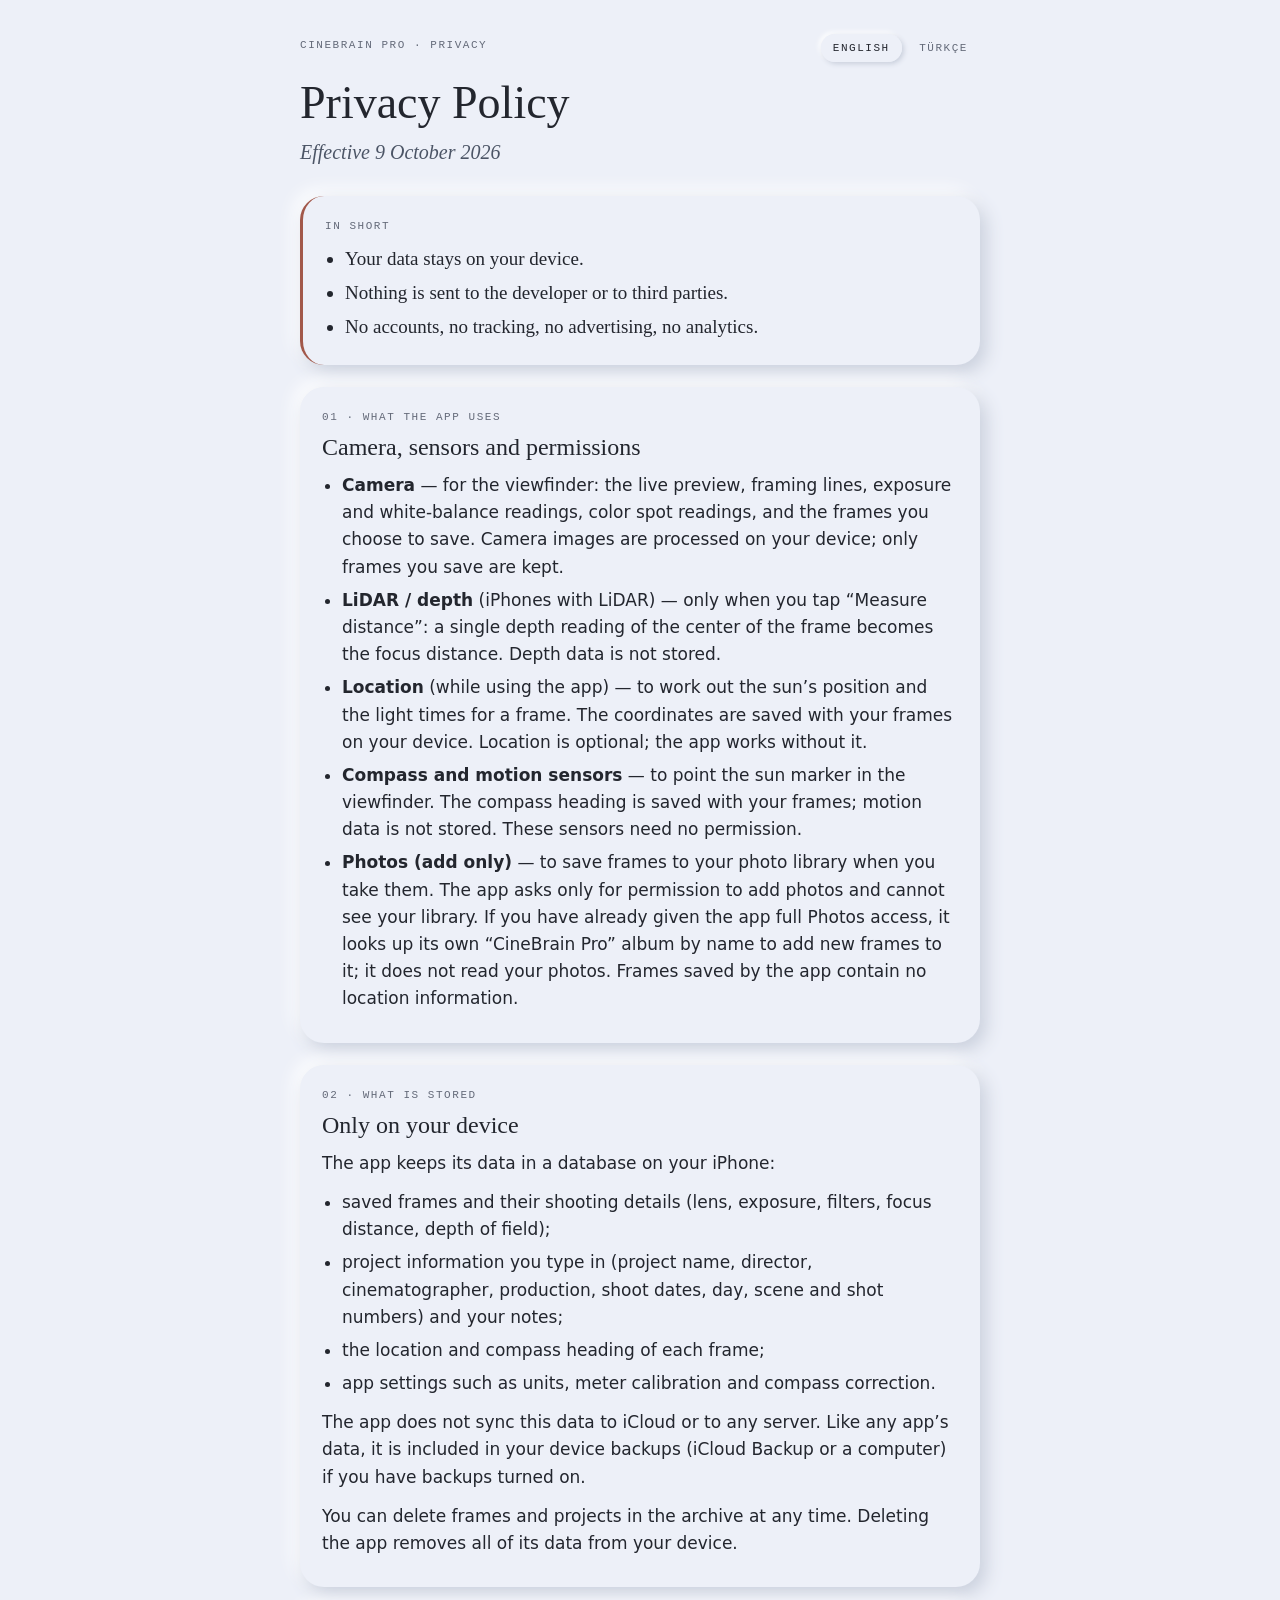
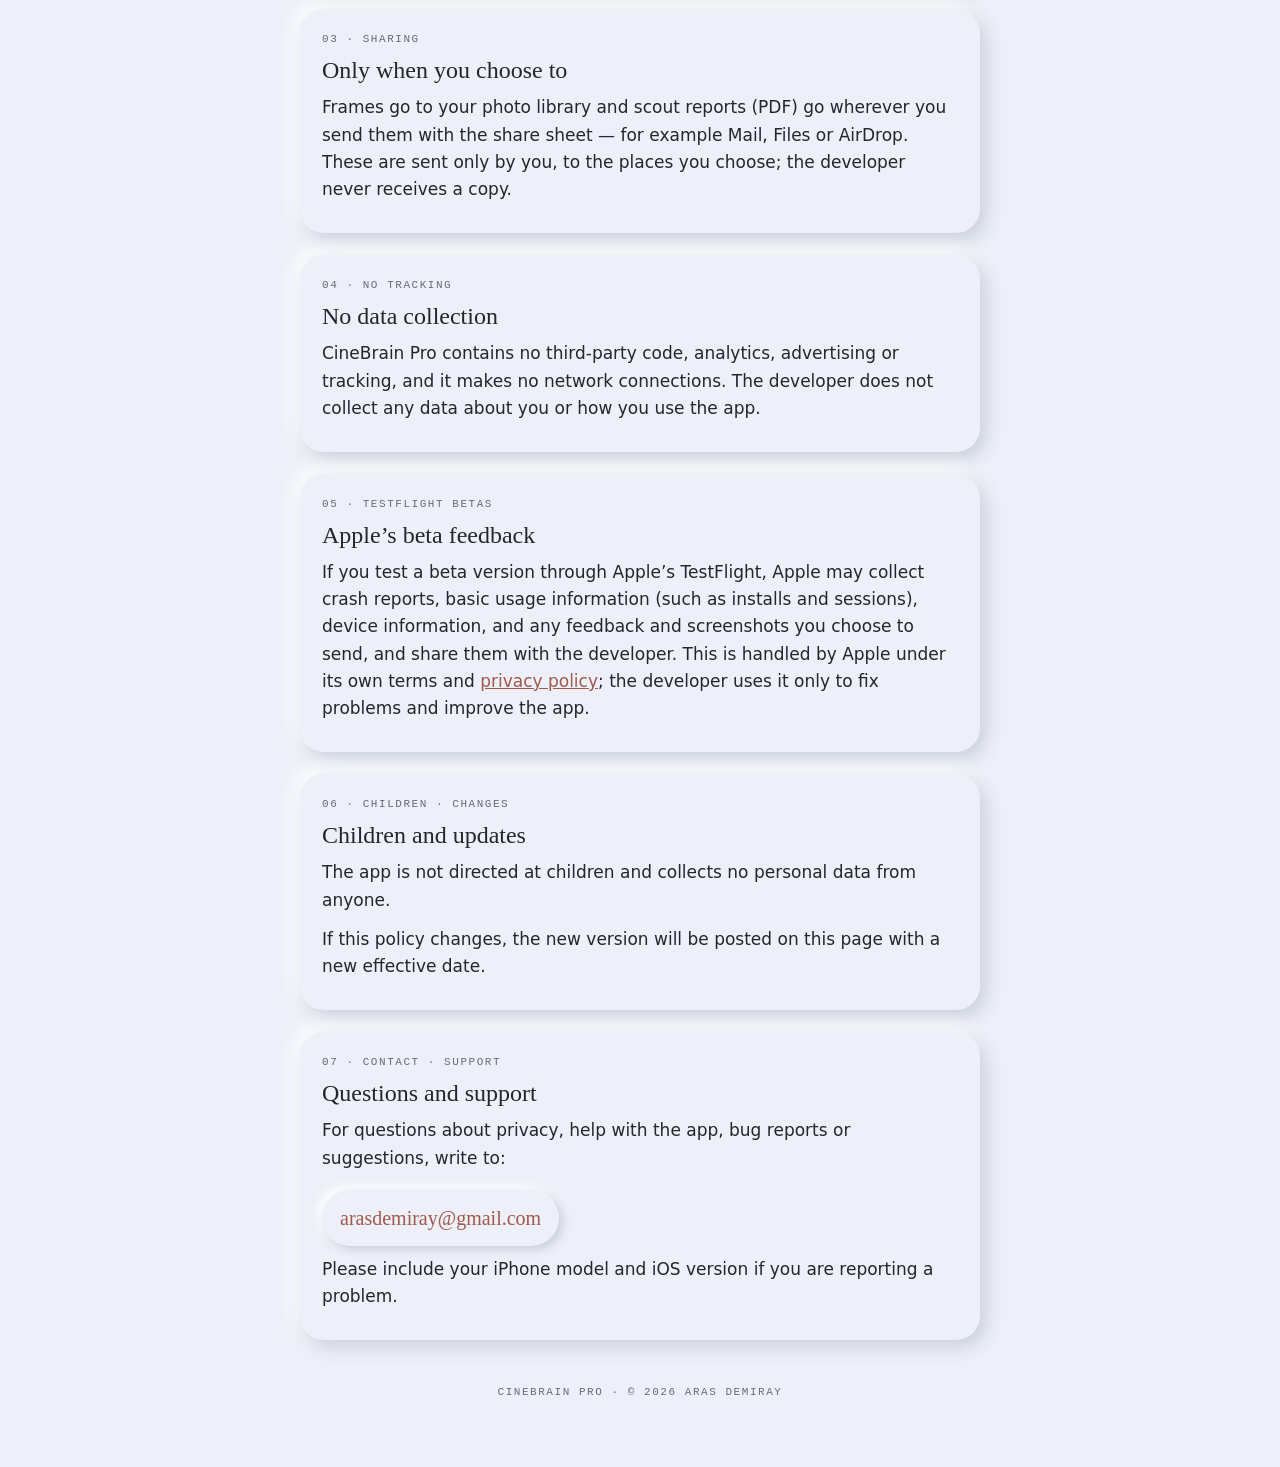
==== index.html @ ed803343 "Gizlilik politikası ve destek sayfası (EN/TR) Co-Authored-By: Claude Opus 5.5 <noreply@anthropic.com" ====
<!doctype html>
<html lang="en">
<head>
<meta charset="utf-8">
<meta name="viewport" content="width=device-width, initial-scale=1, viewport-fit=cover">
<title>CineBrain Pro · Privacy Policy</title>
<meta name="description" content="Privacy policy and support for the CineBrain Pro iOS app. Your data stays on your device.">
<link rel="alternate" hreflang="en" href="./">
<link rel="alternate" hreflang="tr" href="./tr/">
<link rel="stylesheet" href="assets/style.css">
</head>
<body>
<main>
  <header>
    <span class="mono">CineBrain Pro · Privacy</span>
    <nav class="lang" aria-label="Language">
      <a href="./" aria-current="page" hreflang="en">English</a>
      <a href="./tr/" hreflang="tr" lang="tr">Türkçe</a>
    </nav>
  </header>

  <h1>Privacy Policy</h1>
  <p class="lede">Effective 9 October 2026</p>

  <section class="card summary">
    <span class="mono">In short</span>
    <ul>
      <li>Your data stays on your device.</li>
      <li>Nothing is sent to the developer or to third parties.</li>
      <li>No accounts, no tracking, no advertising, no analytics.</li>
    </ul>
  </section>

  <section class="card">
    <span class="mono">01 · What the app uses</span>
    <h2>Camera, sensors and permissions</h2>
    <ul>
      <li><strong>Camera</strong> — for the viewfinder: the live preview, framing lines, exposure and white-balance readings, color spot readings, and the frames you choose to save. Camera images are processed on your device; only frames you save are kept.</li>
      <li><strong>LiDAR / depth</strong> (iPhones with LiDAR) — only when you tap “Measure distance”: a single depth reading of the center of the frame becomes the focus distance. Depth data is not stored.</li>
      <li><strong>Location</strong> (while using the app) — to work out the sun’s position and the light times for a frame. The coordinates are saved with your frames on your device. Location is optional; the app works without it.</li>
      <li><strong>Compass and motion sensors</strong> — to point the sun marker in the viewfinder. The compass heading is saved with your frames; motion data is not stored. These sensors need no permission.</li>
      <li><strong>Photos (add only)</strong> — to save frames to your photo library when you take them. The app asks only for permission to add photos and cannot see your library. If you have already given the app full Photos access, it looks up its own “CineBrain Pro” album by name to add new frames to it; it does not read your photos. Frames saved by the app contain no location information.</li>
    </ul>
  </section>

  <section class="card">
    <span class="mono">02 · What is stored</span>
    <h2>Only on your device</h2>
    <p>The app keeps its data in a database on your iPhone:</p>
    <ul>
      <li>saved frames and their shooting details (lens, exposure, filters, focus distance, depth of field);</li>
      <li>project information you type in (project name, director, cinematographer, production, shoot dates, day, scene and shot numbers) and your notes;</li>
      <li>the location and compass heading of each frame;</li>
      <li>app settings such as units, meter calibration and compass correction.</li>
    </ul>
    <p>The app does not sync this data to iCloud or to any server. Like any app’s data, it is included in your device backups (iCloud Backup or a computer) if you have backups turned on.</p>
    <p>You can delete frames and projects in the archive at any time. Deleting the app removes all of its data from your device.</p>
  </section>

  <section class="card">
    <span class="mono">03 · Sharing</span>
    <h2>Only when you choose to</h2>
    <p>Frames go to your photo library and scout reports (PDF) go wherever you send them with the share sheet — for example Mail, Files or AirDrop. These are sent only by you, to the places you choose; the developer never receives a copy.</p>
  </section>

  <section class="card">
    <span class="mono">04 · No tracking</span>
    <h2>No data collection</h2>
    <p>CineBrain Pro contains no third-party code, analytics, advertising or tracking, and it makes no network connections. The developer does not collect any data about you or how you use the app.</p>
  </section>

  <section class="card">
    <span class="mono">05 · TestFlight betas</span>
    <h2>Apple’s beta feedback</h2>
    <p>If you test a beta version through Apple’s TestFlight, Apple may collect crash reports, basic usage information (such as installs and sessions), device information, and any feedback and screenshots you choose to send, and share them with the developer. This is handled by Apple under its own terms and <a href="https://www.apple.com/legal/privacy/">privacy policy</a>; the developer uses it only to fix problems and improve the app.</p>
  </section>

  <section class="card">
    <span class="mono">06 · Children · changes</span>
    <h2>Children and updates</h2>
    <p>The app is not directed at children and collects no personal data from anyone.</p>
    <p>If this policy changes, the new version will be posted on this page with a new effective date.</p>
  </section>

  <section class="card contact" id="contact">
    <span class="mono">07 · Contact · Support</span>
    <h2>Questions and support</h2>
    <p>For questions about privacy, help with the app, bug reports or suggestions, write to:</p>
    <a class="mail" href="mailto:arasdemiray@gmail.com?subject=CineBrain%20Pro">arasdemiray@gmail.com</a>
    <p>Please include your iPhone model and iOS version if you are reporting a problem.</p>
  </section>

  <footer><span class="mono">CineBrain Pro · © 2026 Aras Demiray</span></footer>
</main>
</body>
</html>
---- assets/style.css ----
/* CineBrain Pro — Neuro-Logos: açık kabartmalı zemin, bakır ve arduvaz, serif başlık, mono etiketler. */
:root {
  --bg: #EDF0F8;
  --ink: #23262E;
  --mute: #646A79;
  --copper: #A2584A;
  --slate: #4C5566;
  --shade: #C9CFDC;
  --light: #FFFFFF;
  --card: #EDF0F8;
}
@media (prefers-color-scheme: dark) {
  :root {
    --bg: #1B1D22;
    --ink: #E8EAF0;
    --mute: #A3A9B6;
    --copper: #D08A7A;
    --slate: #9AA3B5;
    --shade: #121317;
    --light: #262931;
    --card: #1F2228;
  }
}
* { box-sizing: border-box; }
html { -webkit-text-size-adjust: 100%; }
body {
  margin: 0;
  background: var(--bg);
  color: var(--ink);
  font: 17px/1.6 -apple-system, BlinkMacSystemFont, "Segoe UI", system-ui, sans-serif;
}
main { max-width: 720px; margin: 0 auto; padding: 32px 20px 64px; }
.mono {
  font-family: ui-monospace, "SF Mono", Menlo, Consolas, monospace;
  font-size: 11px; letter-spacing: .14em; text-transform: uppercase; color: var(--mute);
}
header { display: flex; justify-content: space-between; align-items: center; gap: 12px; flex-wrap: wrap; }
.lang a {
  font-family: ui-monospace, "SF Mono", Menlo, Consolas, monospace;
  font-size: 11px; letter-spacing: .14em; text-transform: uppercase;
  color: var(--mute); text-decoration: none; padding: 8px 12px; border-radius: 999px;
}
.lang a[aria-current="page"] {
  color: var(--ink); background: var(--card);
  box-shadow: 2px 2px 5px var(--shade), -2px -2px 5px var(--light);
}
h1, h2 { font-family: ui-serif, "New York", Georgia, "Times New Roman", serif; font-weight: 400; line-height: 1.15; }
h1 { font-size: clamp(34px, 8vw, 46px); margin: 18px 0 6px; }
h2 { font-size: 24px; margin: 0 0 10px; }
.lede { font-family: ui-serif, "New York", Georgia, serif; font-style: italic; font-size: 20px; color: var(--slate); margin: 0 0 28px; }
.card {
  background: var(--card); border-radius: 24px; padding: 22px 22px 18px; margin: 0 0 22px;
  box-shadow: 6px 7px 18px var(--shade), -6px -6px 18px var(--light);
}
.card .mono { display: block; margin-bottom: 8px; }
.summary { border-left: 3px solid var(--copper); }
.summary ul { margin: 0; padding-left: 20px; }
.summary li { margin: 4px 0; font-family: ui-serif, "New York", Georgia, serif; font-size: 19px; }
p { margin: 0 0 12px; }
ul { margin: 0 0 12px; padding-left: 20px; }
li { margin: 6px 0; }
strong { font-weight: 600; }
a { color: var(--copper); }
.contact a.mail {
  display: inline-block; margin: 6px 0 10px; padding: 12px 18px; border-radius: 999px; text-decoration: none;
  font-family: ui-serif, "New York", Georgia, serif; font-size: 20px; color: var(--copper); background: var(--card);
  box-shadow: 4px 4px 10px var(--shade), -4px -4px 10px var(--light);
}
footer { margin-top: 36px; text-align: center; }
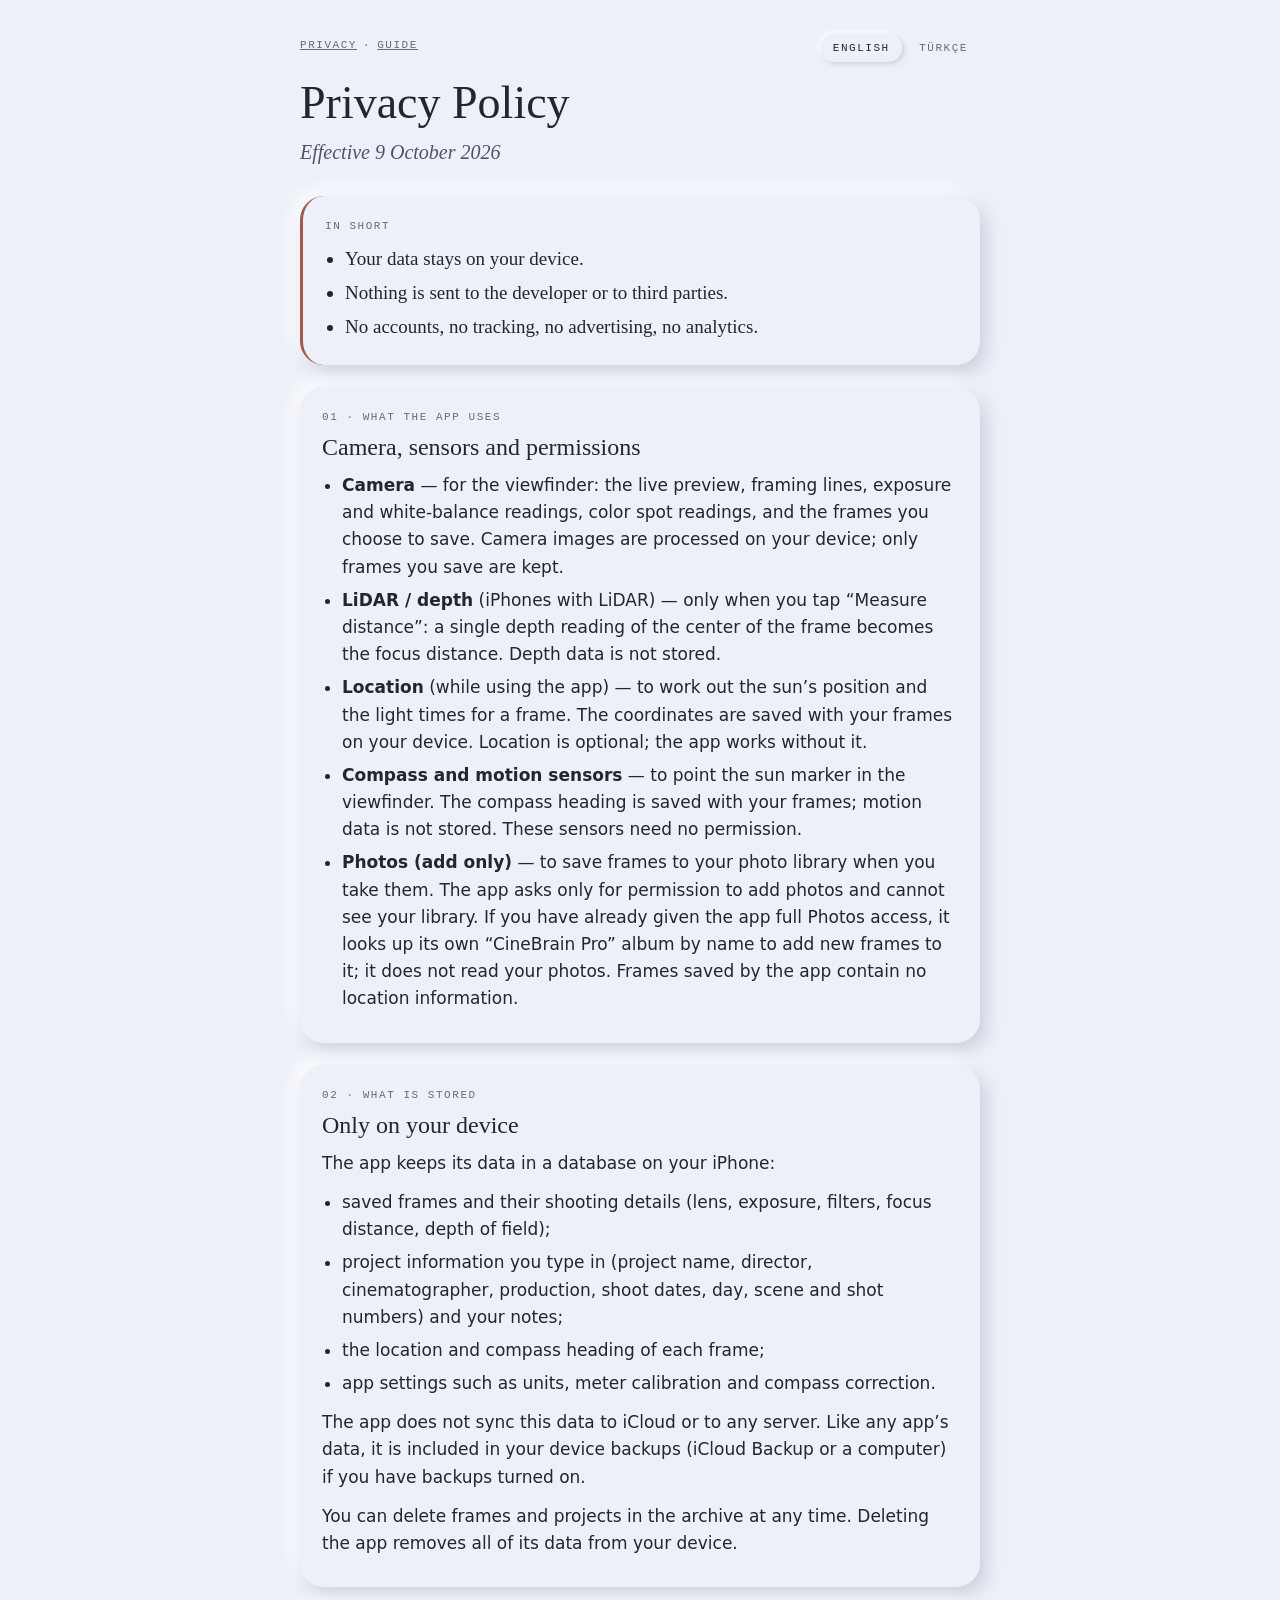
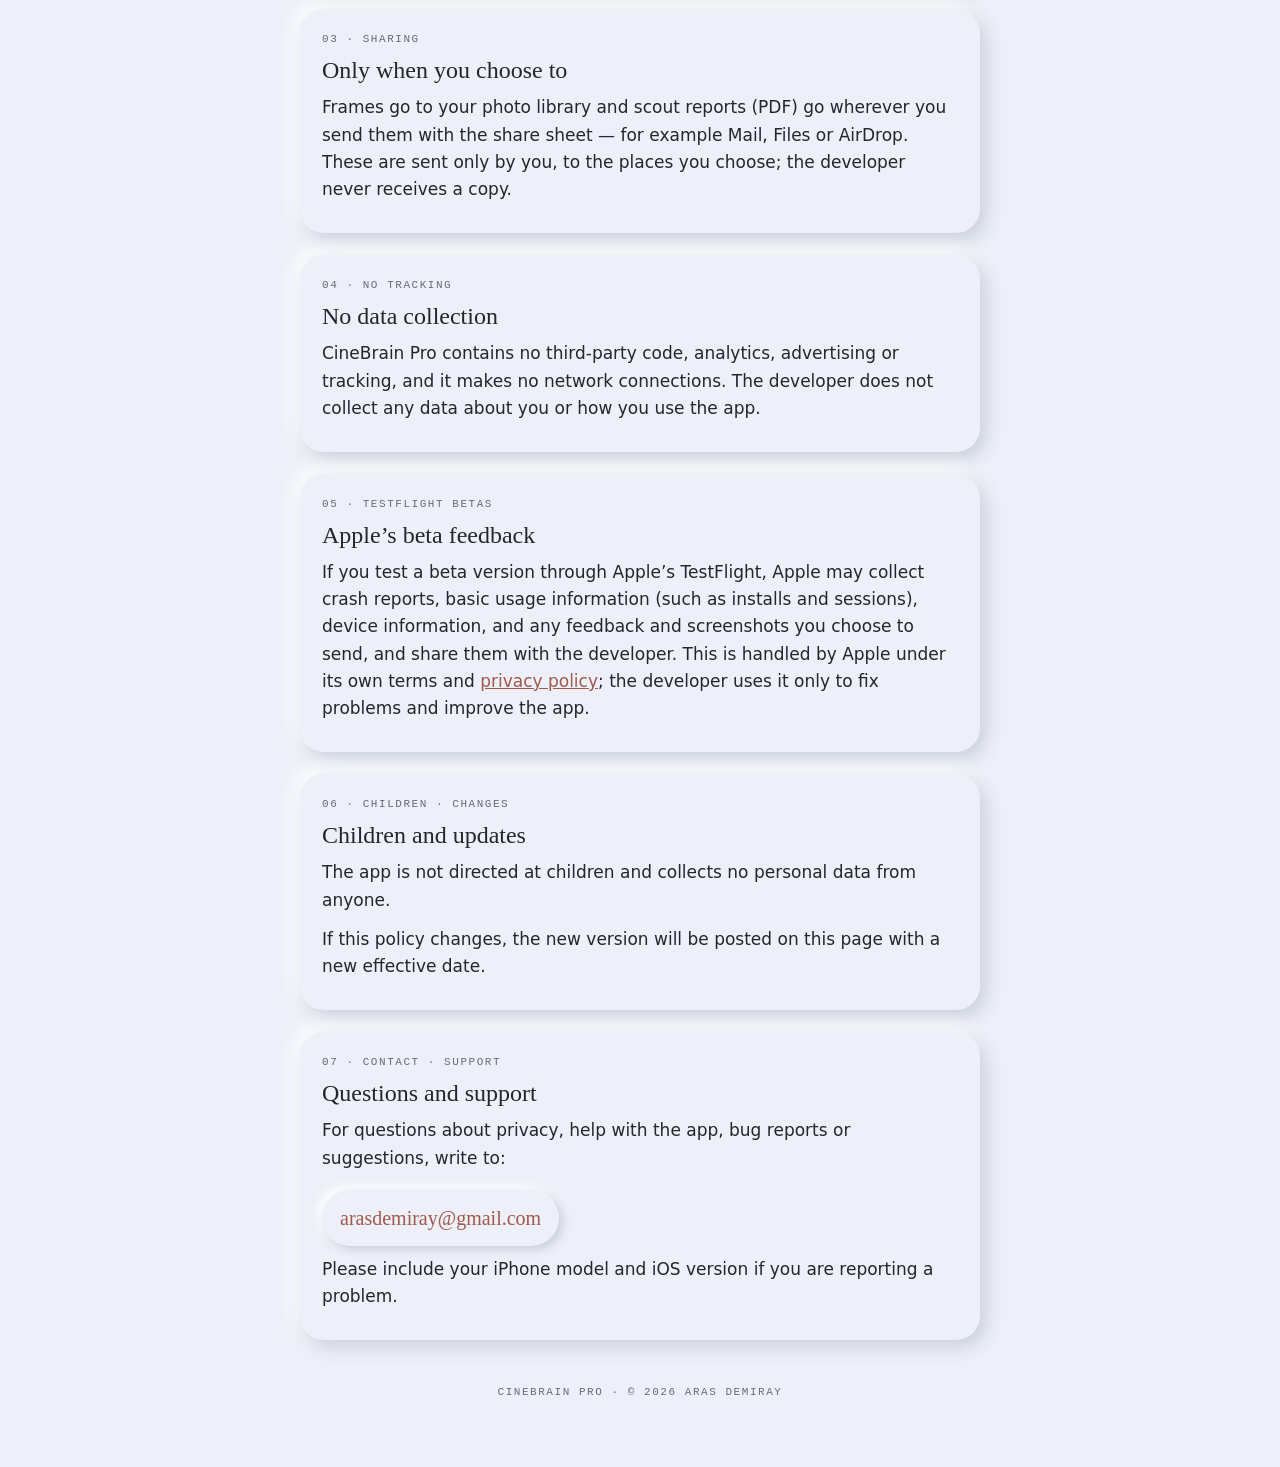
==== commit dcfe590a: "Kullanım kılavuzu (EN/TR), ekran görüntüleri ve PDF sürümleri - guide/ ve tr/guide/: Başlarken, Poz " ====
--- a/index.html
+++ b/index.html
@@ -12,7 +12,11 @@
 <body>
 <main>
   <header>
-    <span class="mono">CineBrain Pro · Privacy</span>
+    <nav class="site" aria-label="Site">
+      <a class="mono" href="./" aria-current="page">Privacy</a>
+      <span class="mono">·</span>
+      <a class="mono" href="guide/">Guide</a>
+    </nav>
     <nav class="lang" aria-label="Language">
       <a href="./" aria-current="page" hreflang="en">English</a>
       <a href="./tr/" hreflang="tr" lang="tr">Türkçe</a>
--- a/assets/style.css
+++ b/assets/style.css
@@ -67,3 +67,48 @@
   box-shadow: 4px 4px 10px var(--shade), -4px -4px 10px var(--light);
 }
 footer { margin-top: 36px; text-align: center; }
+
+/* ---- Kılavuz ---- */
+nav.site { display: flex; gap: 6px; flex-wrap: wrap; }
+.toc ol { margin: 0; padding-left: 22px; columns: 2; column-gap: 24px; }
+.toc li { margin: 4px 0; break-inside: avoid; }
+.toc a { text-decoration: none; }
+section.chapter { scroll-margin-top: 16px; }
+.chapter > h2.big { font-size: clamp(28px, 6vw, 34px); margin: 36px 0 14px; }
+.chapter h3 { font-family: ui-serif, "New York", Georgia, serif; font-weight: 400; font-size: 20px; margin: 16px 0 6px; }
+figure { margin: 18px auto 22px; text-align: center; }
+figure img {
+  width: 100%; max-width: 300px; height: auto; border-radius: 26px; display: block; margin: 0 auto;
+  box-shadow: 6px 7px 18px var(--shade), -6px -6px 18px var(--light);
+}
+figure.pair { display: flex; gap: 14px; justify-content: center; flex-wrap: wrap; }
+figure.pair img { max-width: 240px; }
+figcaption { margin-top: 10px; }
+figure.pair figcaption { flex-basis: 100%; }
+.notes {
+  border: 1.5px dashed var(--shade); border-radius: 18px; padding: 14px 18px; min-height: 120px; margin: 4px 0 8px;
+  background: transparent;
+}
+.notes .mono { color: var(--copper); }
+dl.terms { margin: 0; }
+dl.terms dt { font-weight: 600; margin-top: 10px; }
+dl.terms dd { margin: 2px 0 0; }
+.qa h3 { margin-top: 18px; }
+
+@media print {
+  :root { --bg: #FFFFFF; --card: #FFFFFF; --shade: #D6DAE3; --light: #FFFFFF; --ink: #23262E; --mute: #646A79; --slate: #4C5566; --copper: #A2584A; }
+  body { font-size: 11pt; background: #FFFFFF; }
+  main { max-width: none; padding: 0; }
+  header nav, .lang, nav.site { display: none; }
+  .card { box-shadow: none; border: 1px solid #D6DAE3; }
+  .toc { break-inside: avoid; }
+  section.chapter { break-before: page; }
+  h2, h3 { break-after: avoid; }
+  p, li { orphans: 3; widows: 3; }
+  figure { break-inside: avoid; }
+  figure img { max-width: 210px; box-shadow: none; border: 1px solid #D6DAE3; }
+  figure.pair img { max-width: 180px; }
+  .notes { min-height: 140px; break-inside: avoid; }
+  a { color: var(--ink); text-decoration: none; }
+}
+@media (max-width: 520px) { .toc ol { columns: 1; } }
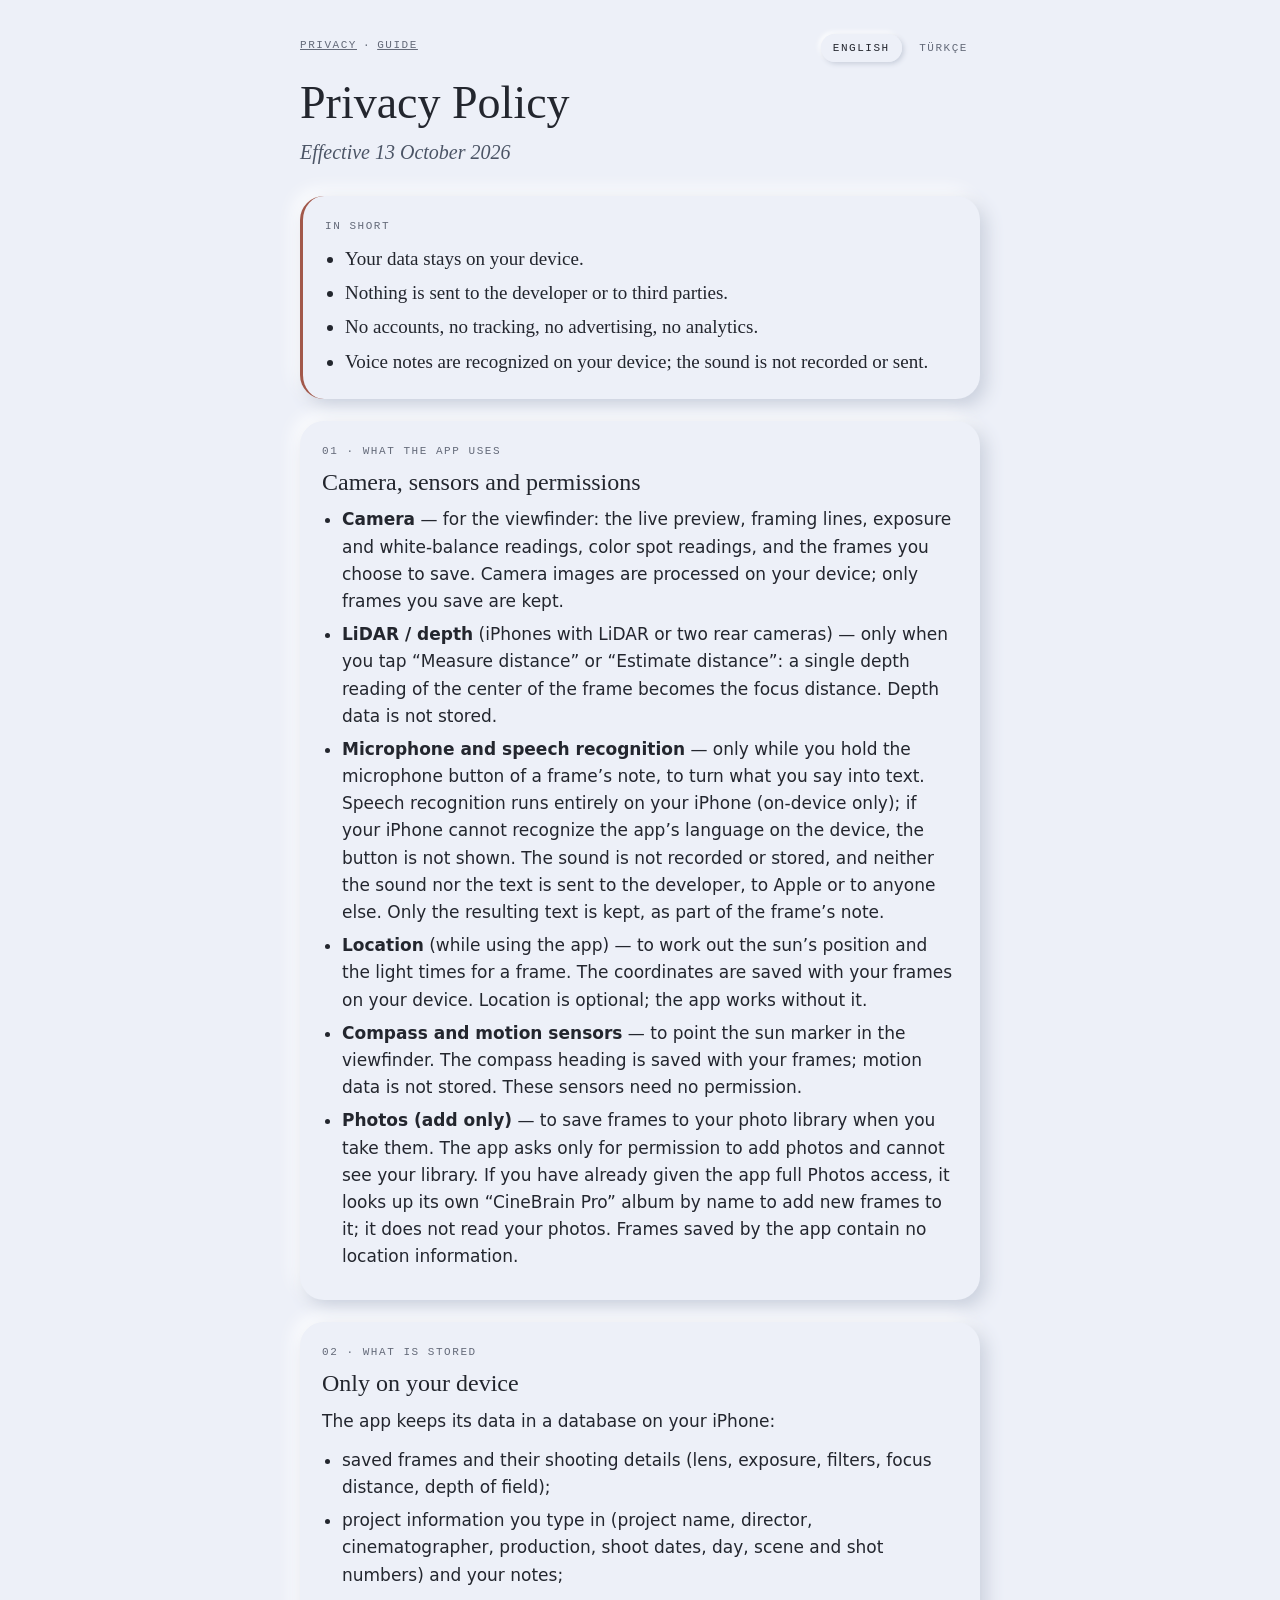
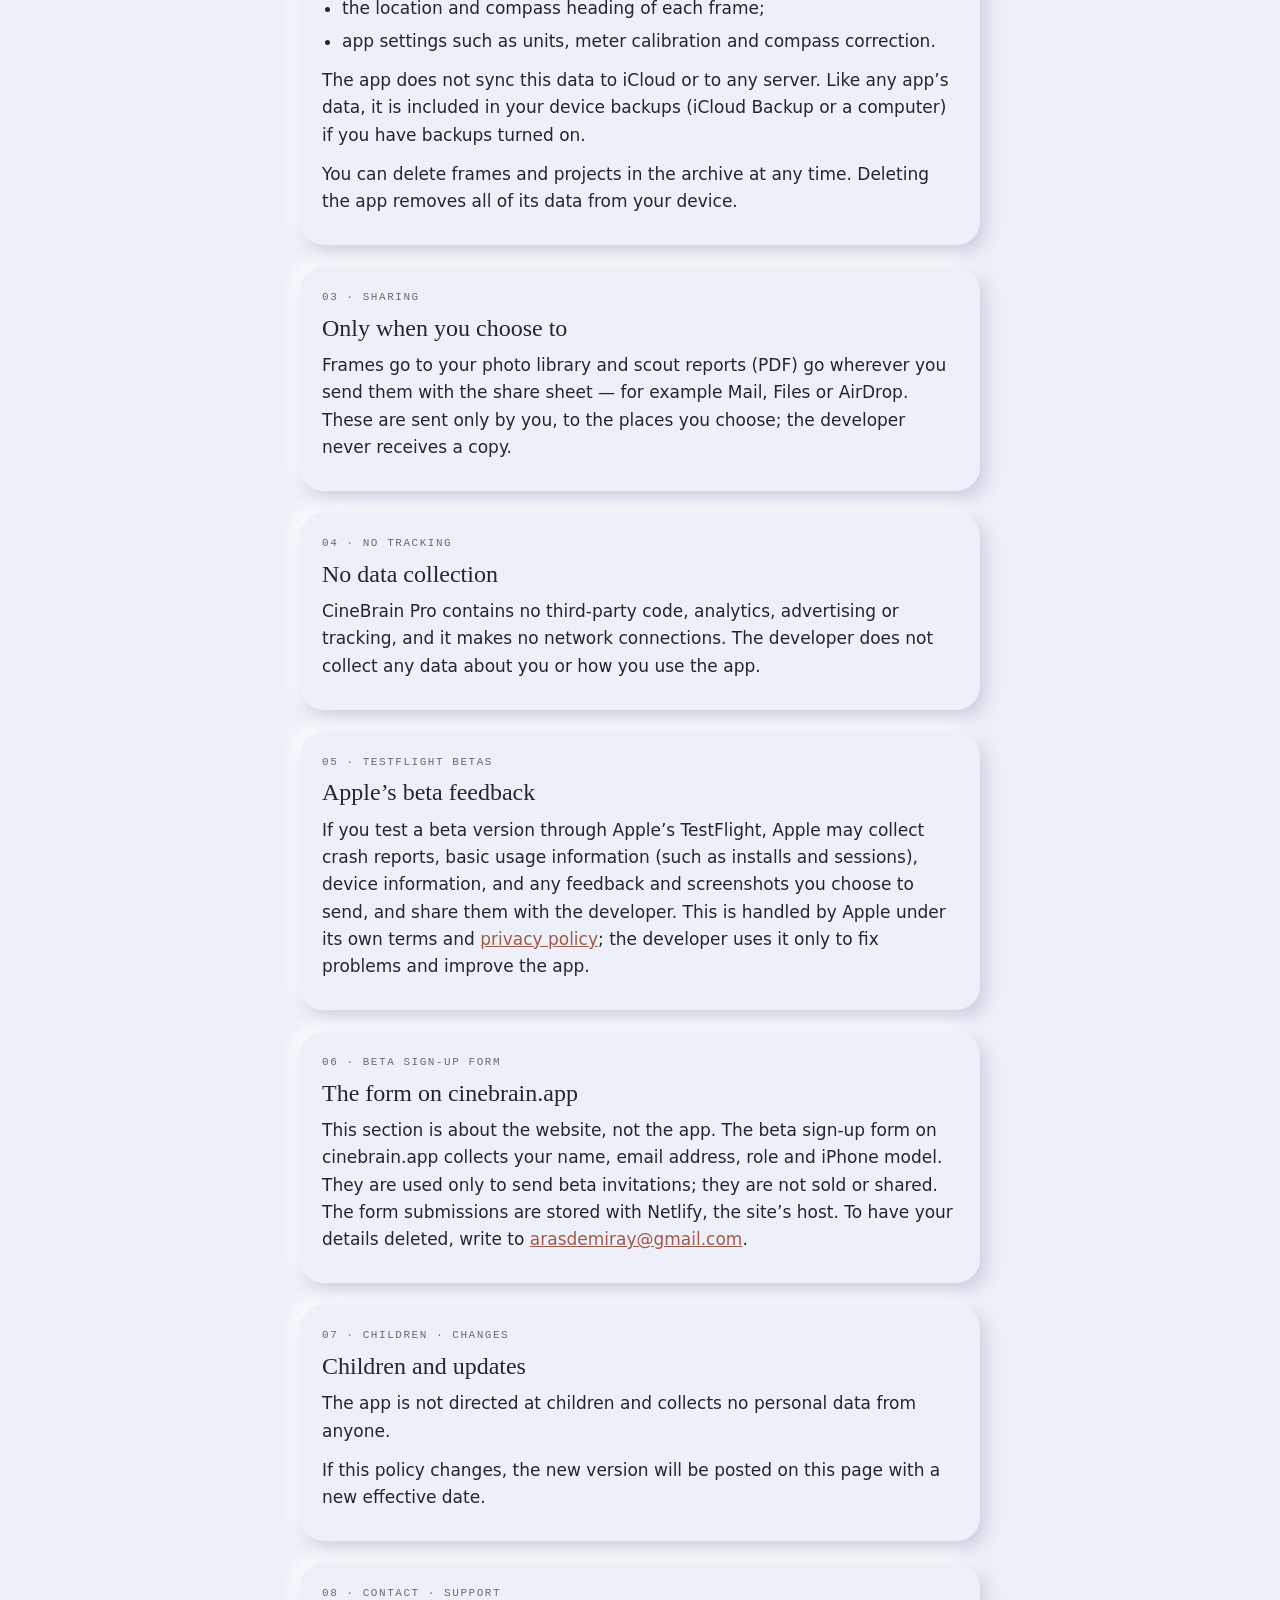
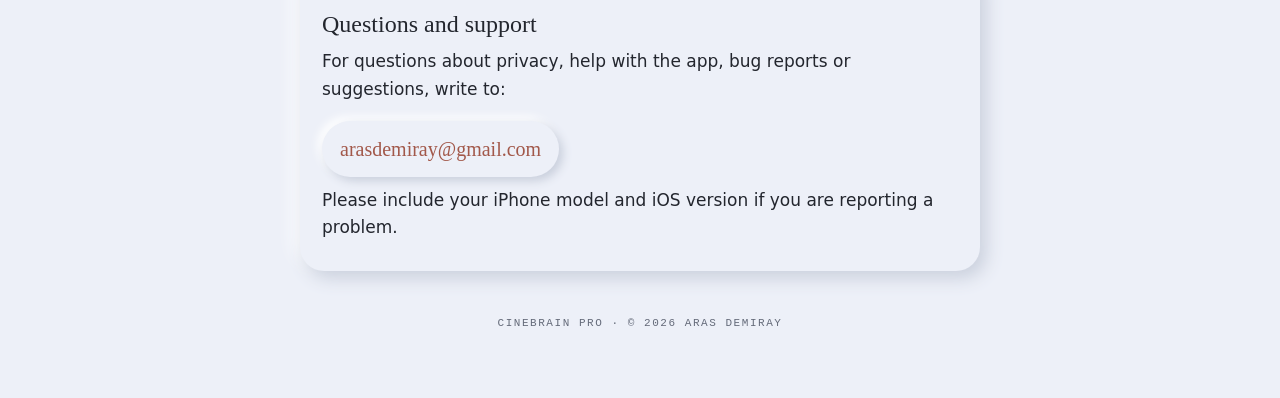
==== commit b59925f8: "Gizlilik: sesli not (cihaz içi), beta formu; kılavuz: 1/2 kare, mesafe, sesli not - Gizlilik (EN/TR," ====
--- a/index.html
+++ b/index.html
@@ -24,7 +24,7 @@
   </header>
 
   <h1>Privacy Policy</h1>
-  <p class="lede">Effective 9 October 2026</p>
+  <p class="lede">Effective 13 October 2026</p>
 
   <section class="card summary">
     <span class="mono">In short</span>
@@ -32,6 +32,7 @@
       <li>Your data stays on your device.</li>
       <li>Nothing is sent to the developer or to third parties.</li>
       <li>No accounts, no tracking, no advertising, no analytics.</li>
+      <li>Voice notes are recognized on your device; the sound is not recorded or sent.</li>
     </ul>
   </section>
 
@@ -40,7 +41,8 @@
     <h2>Camera, sensors and permissions</h2>
     <ul>
       <li><strong>Camera</strong> — for the viewfinder: the live preview, framing lines, exposure and white-balance readings, color spot readings, and the frames you choose to save. Camera images are processed on your device; only frames you save are kept.</li>
-      <li><strong>LiDAR / depth</strong> (iPhones with LiDAR) — only when you tap “Measure distance”: a single depth reading of the center of the frame becomes the focus distance. Depth data is not stored.</li>
+      <li><strong>LiDAR / depth</strong> (iPhones with LiDAR or two rear cameras) — only when you tap “Measure distance” or “Estimate distance”: a single depth reading of the center of the frame becomes the focus distance. Depth data is not stored.</li>
+      <li><strong>Microphone and speech recognition</strong> — only while you hold the microphone button of a frame’s note, to turn what you say into text. Speech recognition runs entirely on your iPhone (on-device only); if your iPhone cannot recognize the app’s language on the device, the button is not shown. The sound is not recorded or stored, and neither the sound nor the text is sent to the developer, to Apple or to anyone else. Only the resulting text is kept, as part of the frame’s note.</li>
       <li><strong>Location</strong> (while using the app) — to work out the sun’s position and the light times for a frame. The coordinates are saved with your frames on your device. Location is optional; the app works without it.</li>
       <li><strong>Compass and motion sensors</strong> — to point the sun marker in the viewfinder. The compass heading is saved with your frames; motion data is not stored. These sensors need no permission.</li>
       <li><strong>Photos (add only)</strong> — to save frames to your photo library when you take them. The app asks only for permission to add photos and cannot see your library. If you have already given the app full Photos access, it looks up its own “CineBrain Pro” album by name to add new frames to it; it does not read your photos. Frames saved by the app contain no location information.</li>
@@ -79,15 +81,21 @@
     <p>If you test a beta version through Apple’s TestFlight, Apple may collect crash reports, basic usage information (such as installs and sessions), device information, and any feedback and screenshots you choose to send, and share them with the developer. This is handled by Apple under its own terms and <a href="https://www.apple.com/legal/privacy/">privacy policy</a>; the developer uses it only to fix problems and improve the app.</p>
   </section>
 
+  <section class="card" id="beta-form">
+    <span class="mono">06 · Beta sign-up form</span>
+    <h2>The form on cinebrain.app</h2>
+    <p>This section is about the website, not the app. The beta sign-up form on cinebrain.app collects your name, email address, role and iPhone model. They are used only to send beta invitations; they are not sold or shared. The form submissions are stored with Netlify, the site’s host. To have your details deleted, write to <a href="mailto:arasdemiray@gmail.com?subject=CineBrain%20Pro%20beta%20form">arasdemiray@gmail.com</a>.</p>
+  </section>
+
   <section class="card">
-    <span class="mono">06 · Children · changes</span>
+    <span class="mono">07 · Children · changes</span>
     <h2>Children and updates</h2>
     <p>The app is not directed at children and collects no personal data from anyone.</p>
     <p>If this policy changes, the new version will be posted on this page with a new effective date.</p>
   </section>
 
   <section class="card contact" id="contact">
-    <span class="mono">07 · Contact · Support</span>
+    <span class="mono">08 · Contact · Support</span>
     <h2>Questions and support</h2>
     <p>For questions about privacy, help with the app, bug reports or suggestions, write to:</p>
     <a class="mail" href="mailto:arasdemiray@gmail.com?subject=CineBrain%20Pro">arasdemiray@gmail.com</a>
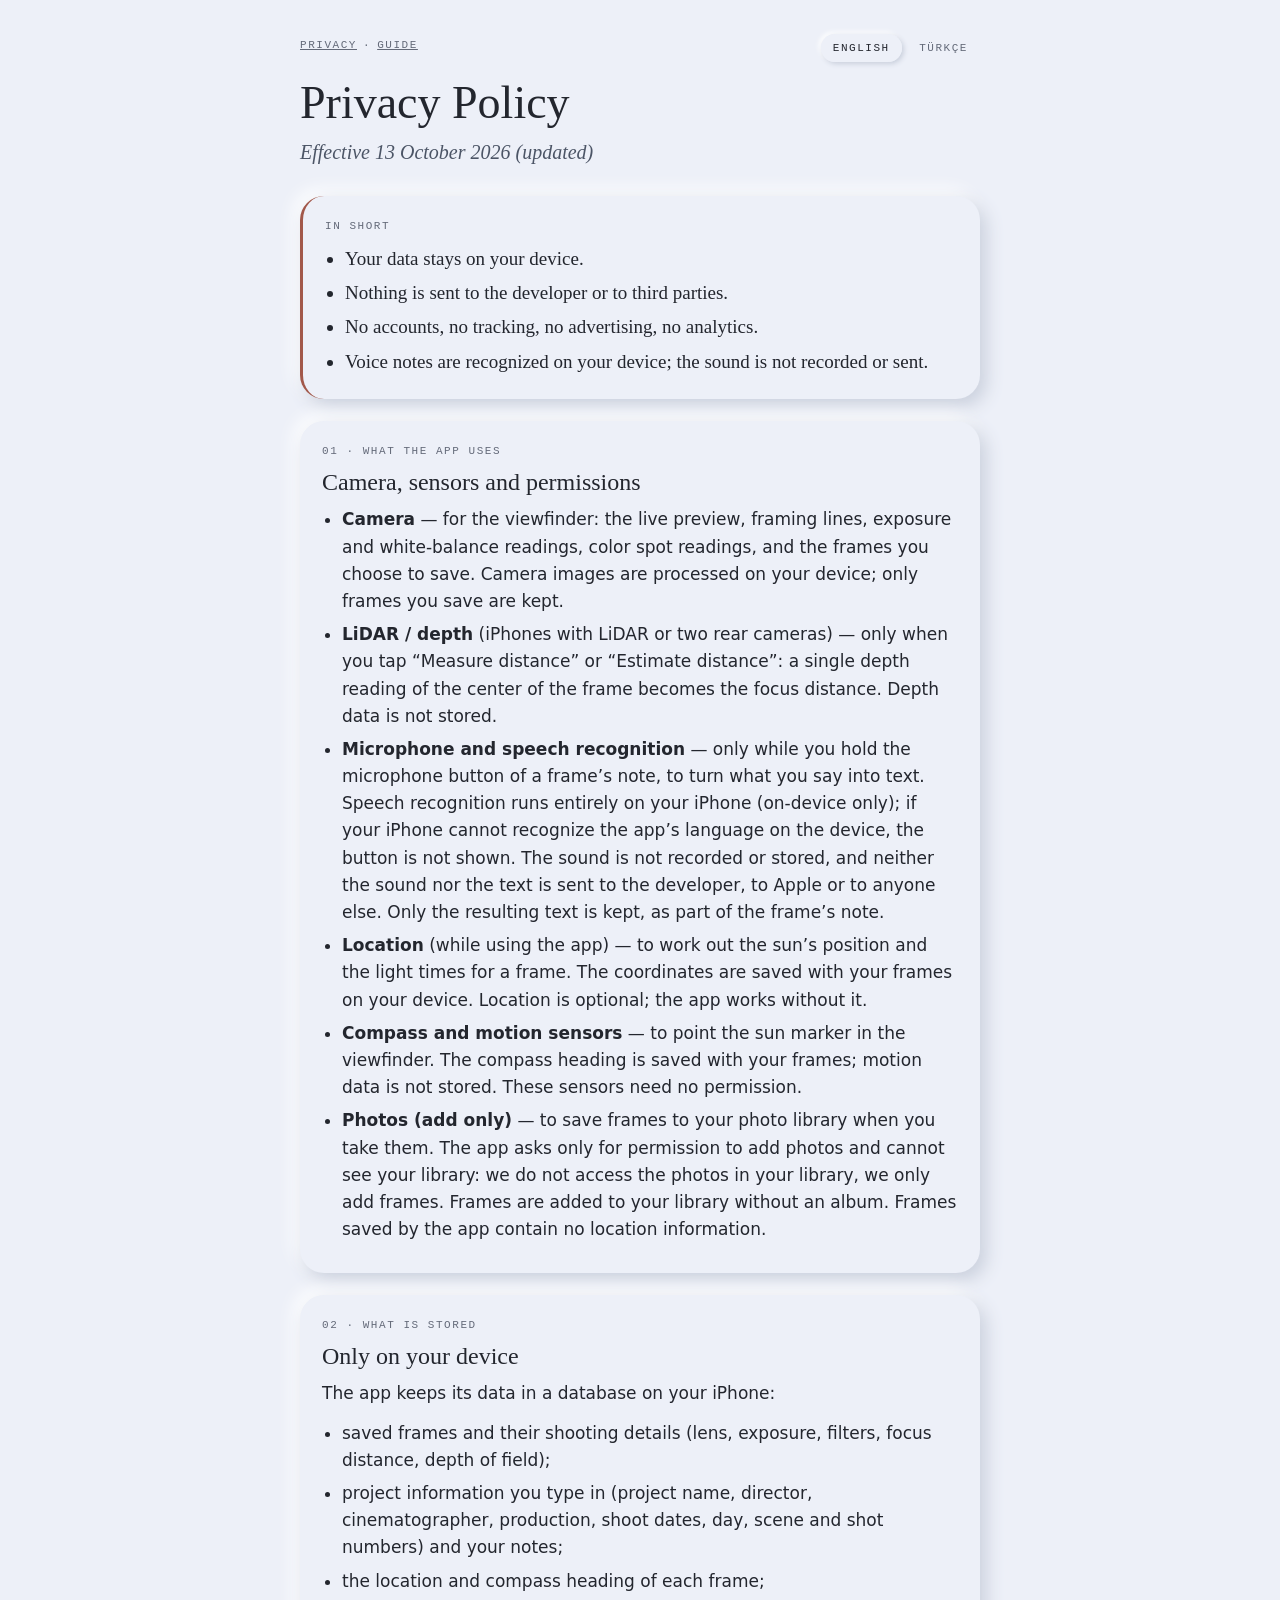
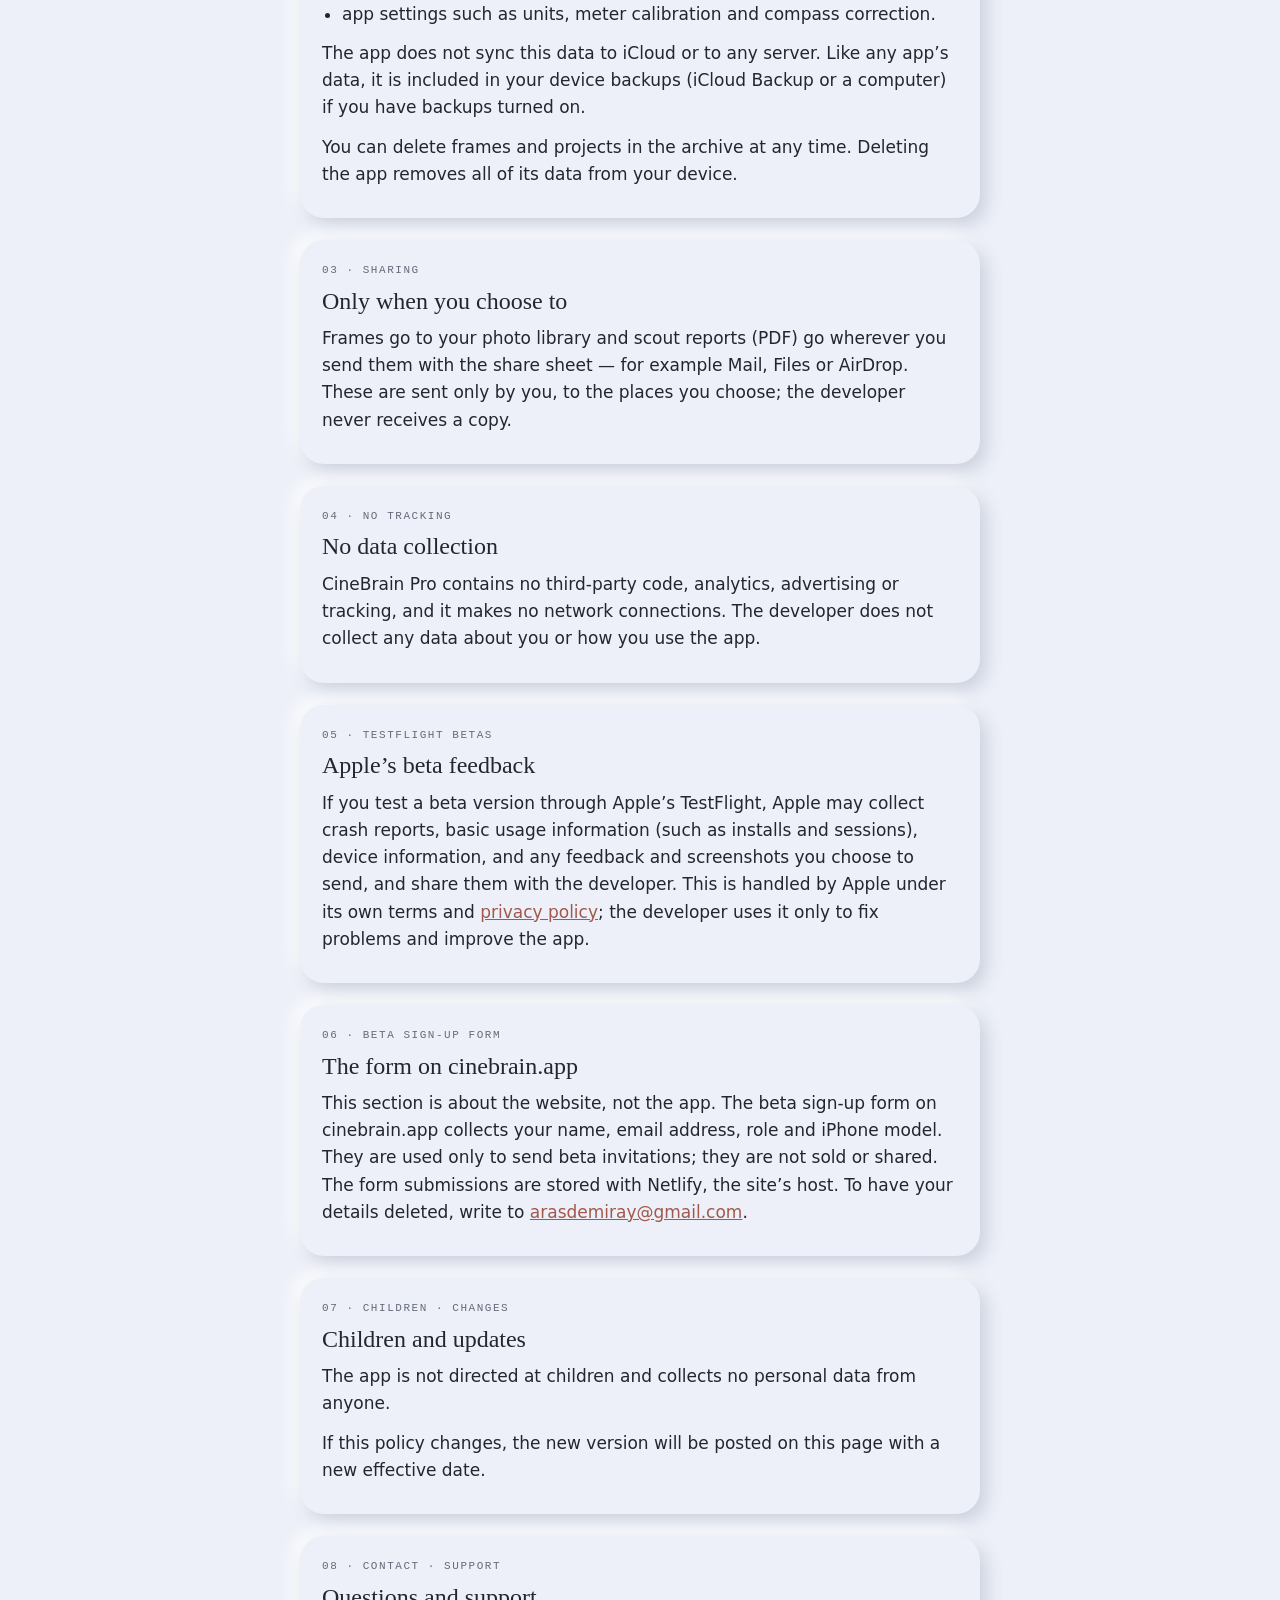
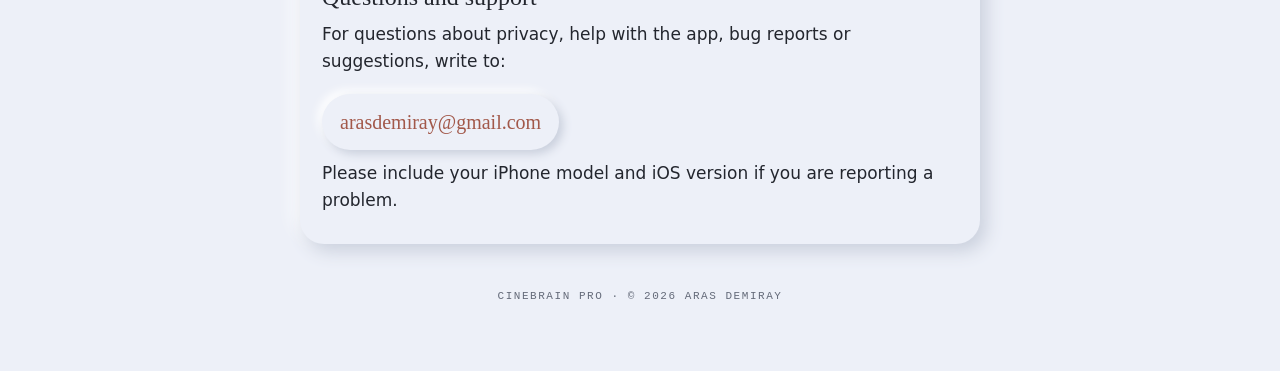
==== commit 4ee9c151: "Fotoğraflar: albüm yok, kitaplık okunmaz; gizlilik ve kılavuz güncellendi Uygulama yalnızca ekleme i" ====
--- a/index.html
+++ b/index.html
@@ -24,7 +24,7 @@
   </header>
 
   <h1>Privacy Policy</h1>
-  <p class="lede">Effective 13 October 2026</p>
+  <p class="lede">Effective 13 October 2026 (updated)</p>
 
   <section class="card summary">
     <span class="mono">In short</span>
@@ -45,7 +45,7 @@
       <li><strong>Microphone and speech recognition</strong> — only while you hold the microphone button of a frame’s note, to turn what you say into text. Speech recognition runs entirely on your iPhone (on-device only); if your iPhone cannot recognize the app’s language on the device, the button is not shown. The sound is not recorded or stored, and neither the sound nor the text is sent to the developer, to Apple or to anyone else. Only the resulting text is kept, as part of the frame’s note.</li>
       <li><strong>Location</strong> (while using the app) — to work out the sun’s position and the light times for a frame. The coordinates are saved with your frames on your device. Location is optional; the app works without it.</li>
       <li><strong>Compass and motion sensors</strong> — to point the sun marker in the viewfinder. The compass heading is saved with your frames; motion data is not stored. These sensors need no permission.</li>
-      <li><strong>Photos (add only)</strong> — to save frames to your photo library when you take them. The app asks only for permission to add photos and cannot see your library. If you have already given the app full Photos access, it looks up its own “CineBrain Pro” album by name to add new frames to it; it does not read your photos. Frames saved by the app contain no location information.</li>
+      <li><strong>Photos (add only)</strong> — to save frames to your photo library when you take them. The app asks only for permission to add photos and cannot see your library: we do not access the photos in your library, we only add frames. Frames are added to your library without an album. Frames saved by the app contain no location information.</li>
     </ul>
   </section>
 
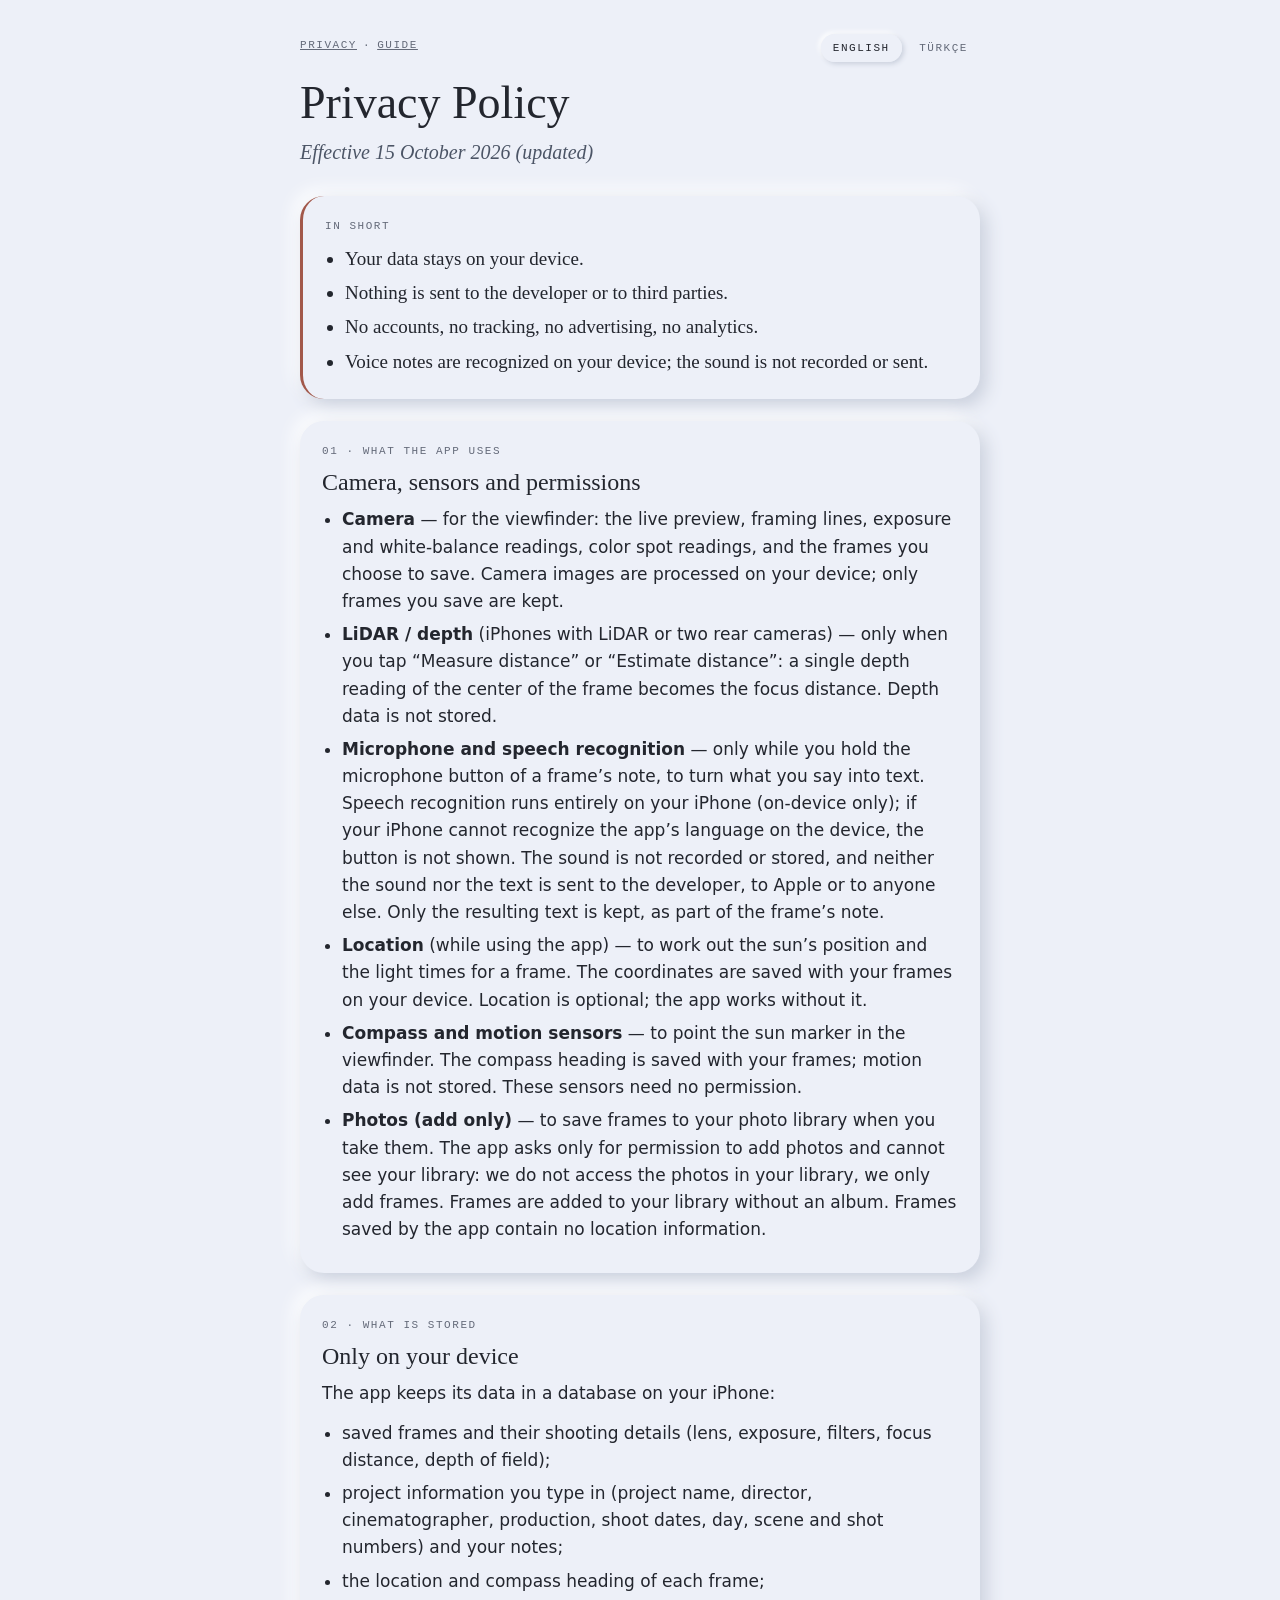
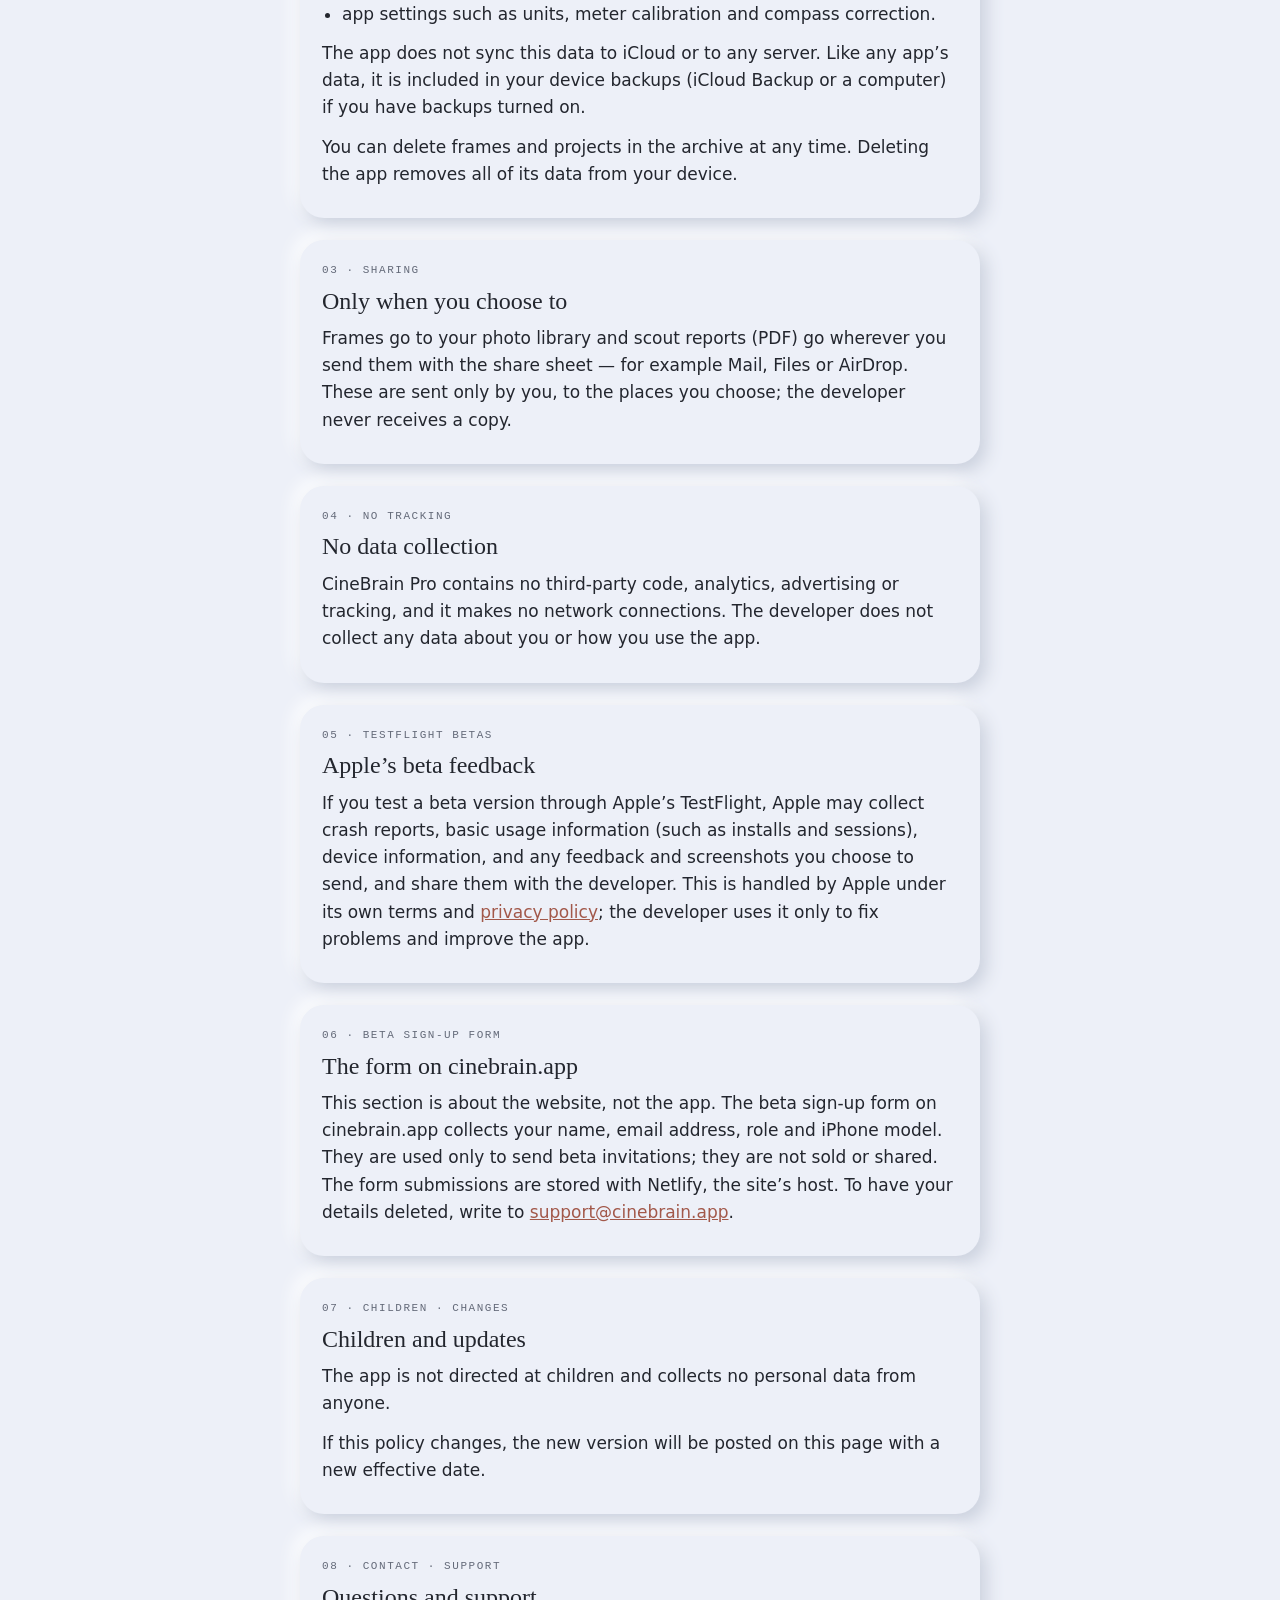
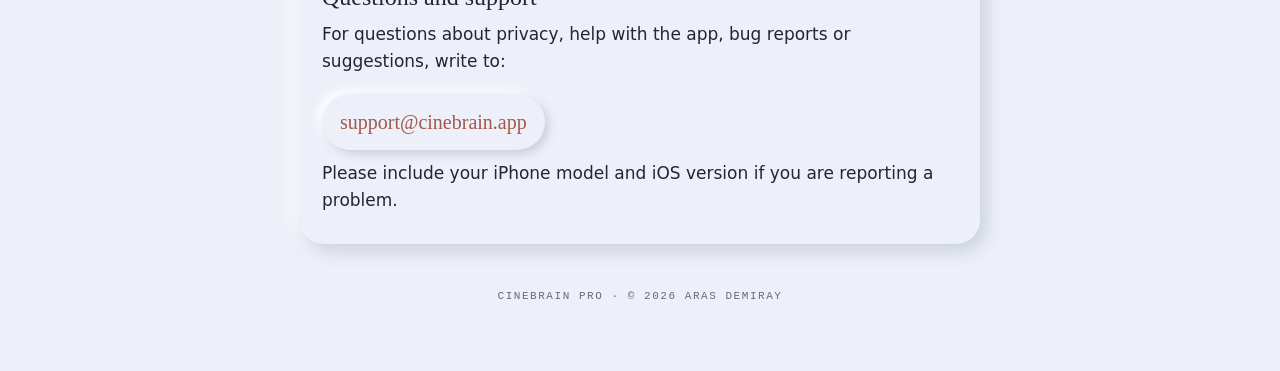
==== commit 4d1cea44: "Destek adresi support@cinebrain.app (gizlilik, destek, kılavuz EN/TR, PDF'ler); yürürlük 15 Ekim 202" ====
--- a/index.html
+++ b/index.html
@@ -24,7 +24,7 @@
   </header>
 
   <h1>Privacy Policy</h1>
-  <p class="lede">Effective 13 October 2026 (updated)</p>
+  <p class="lede">Effective 15 October 2026 (updated)</p>
 
   <section class="card summary">
     <span class="mono">In short</span>
@@ -84,7 +84,7 @@
   <section class="card" id="beta-form">
     <span class="mono">06 · Beta sign-up form</span>
     <h2>The form on cinebrain.app</h2>
-    <p>This section is about the website, not the app. The beta sign-up form on cinebrain.app collects your name, email address, role and iPhone model. They are used only to send beta invitations; they are not sold or shared. The form submissions are stored with Netlify, the site’s host. To have your details deleted, write to <a href="mailto:arasdemiray@gmail.com?subject=CineBrain%20Pro%20beta%20form">arasdemiray@gmail.com</a>.</p>
+    <p>This section is about the website, not the app. The beta sign-up form on cinebrain.app collects your name, email address, role and iPhone model. They are used only to send beta invitations; they are not sold or shared. The form submissions are stored with Netlify, the site’s host. To have your details deleted, write to <a href="mailto:support@cinebrain.app?subject=CineBrain%20Pro%20beta%20form">support@cinebrain.app</a>.</p>
   </section>
 
   <section class="card">
@@ -98,7 +98,7 @@
     <span class="mono">08 · Contact · Support</span>
     <h2>Questions and support</h2>
     <p>For questions about privacy, help with the app, bug reports or suggestions, write to:</p>
-    <a class="mail" href="mailto:arasdemiray@gmail.com?subject=CineBrain%20Pro">arasdemiray@gmail.com</a>
+    <a class="mail" href="mailto:support@cinebrain.app?subject=CineBrain%20Pro">support@cinebrain.app</a>
     <p>Please include your iPhone model and iOS version if you are reporting a problem.</p>
   </section>
 
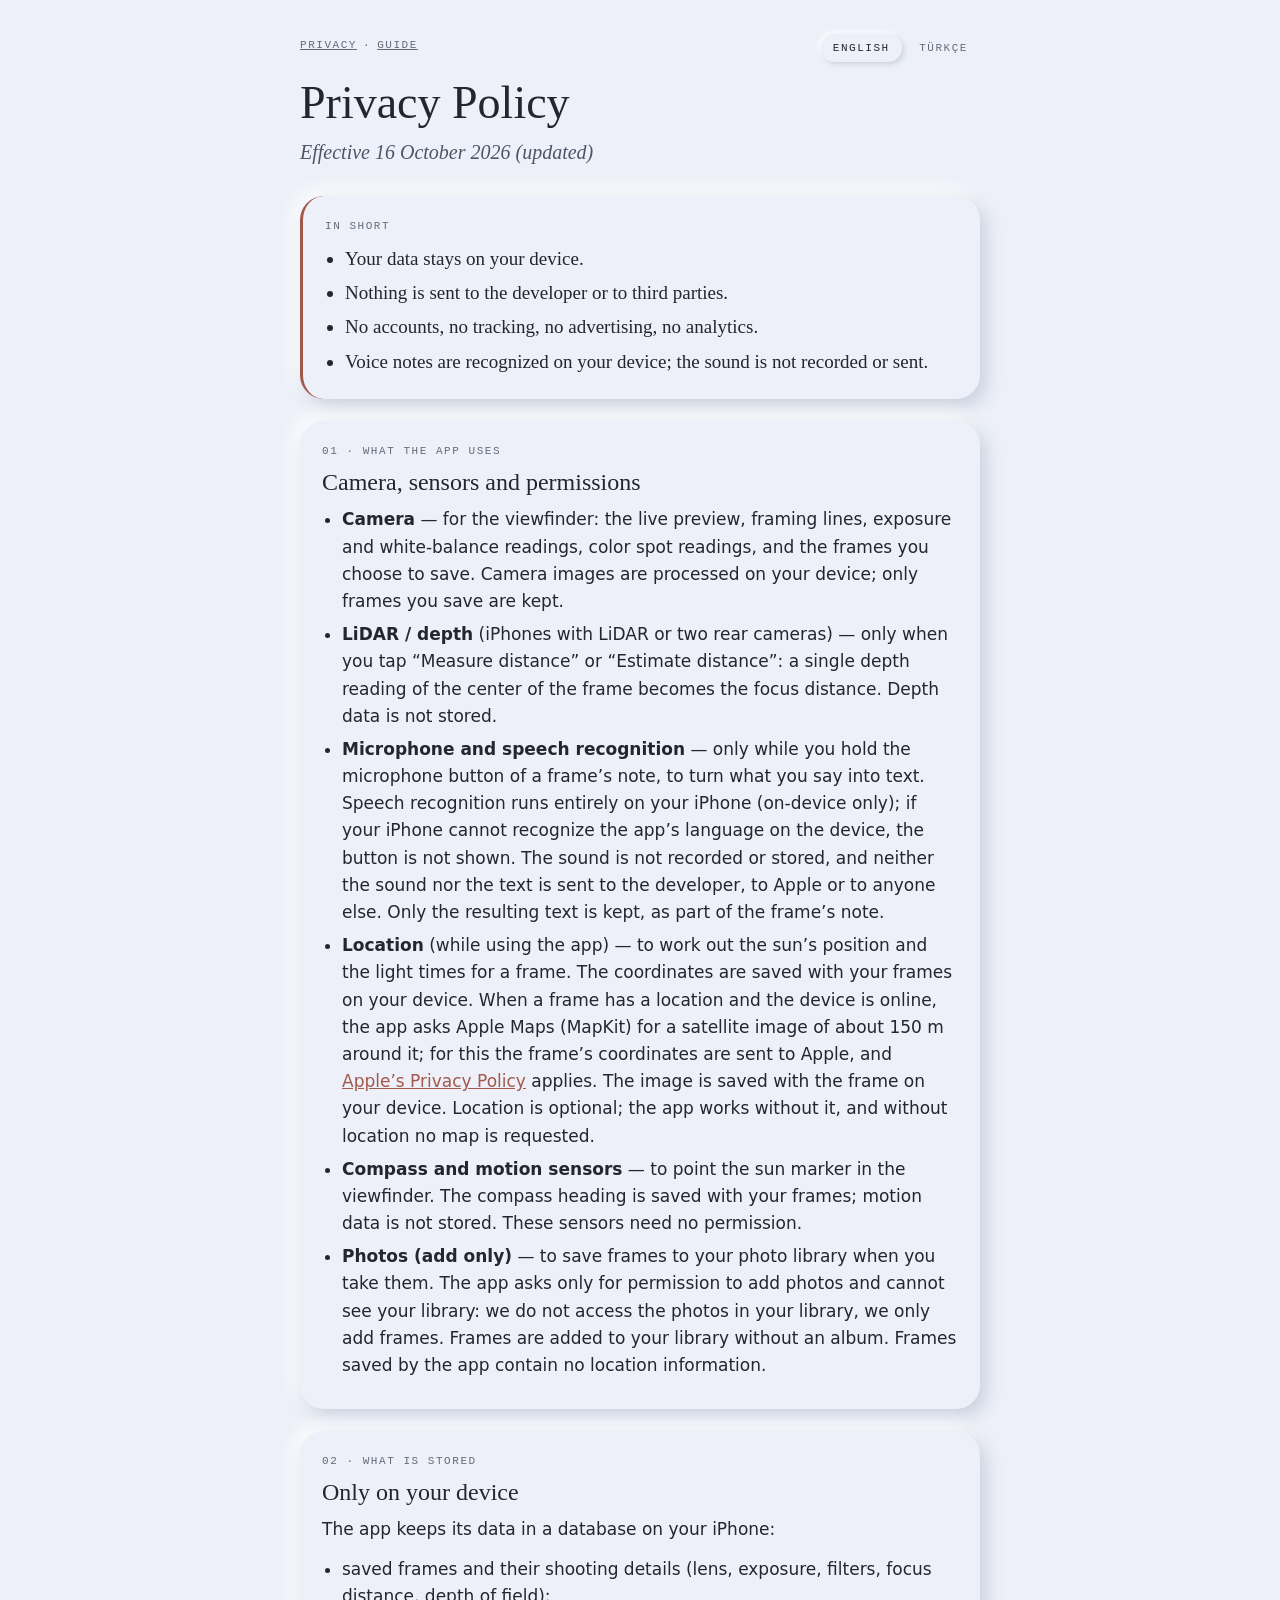
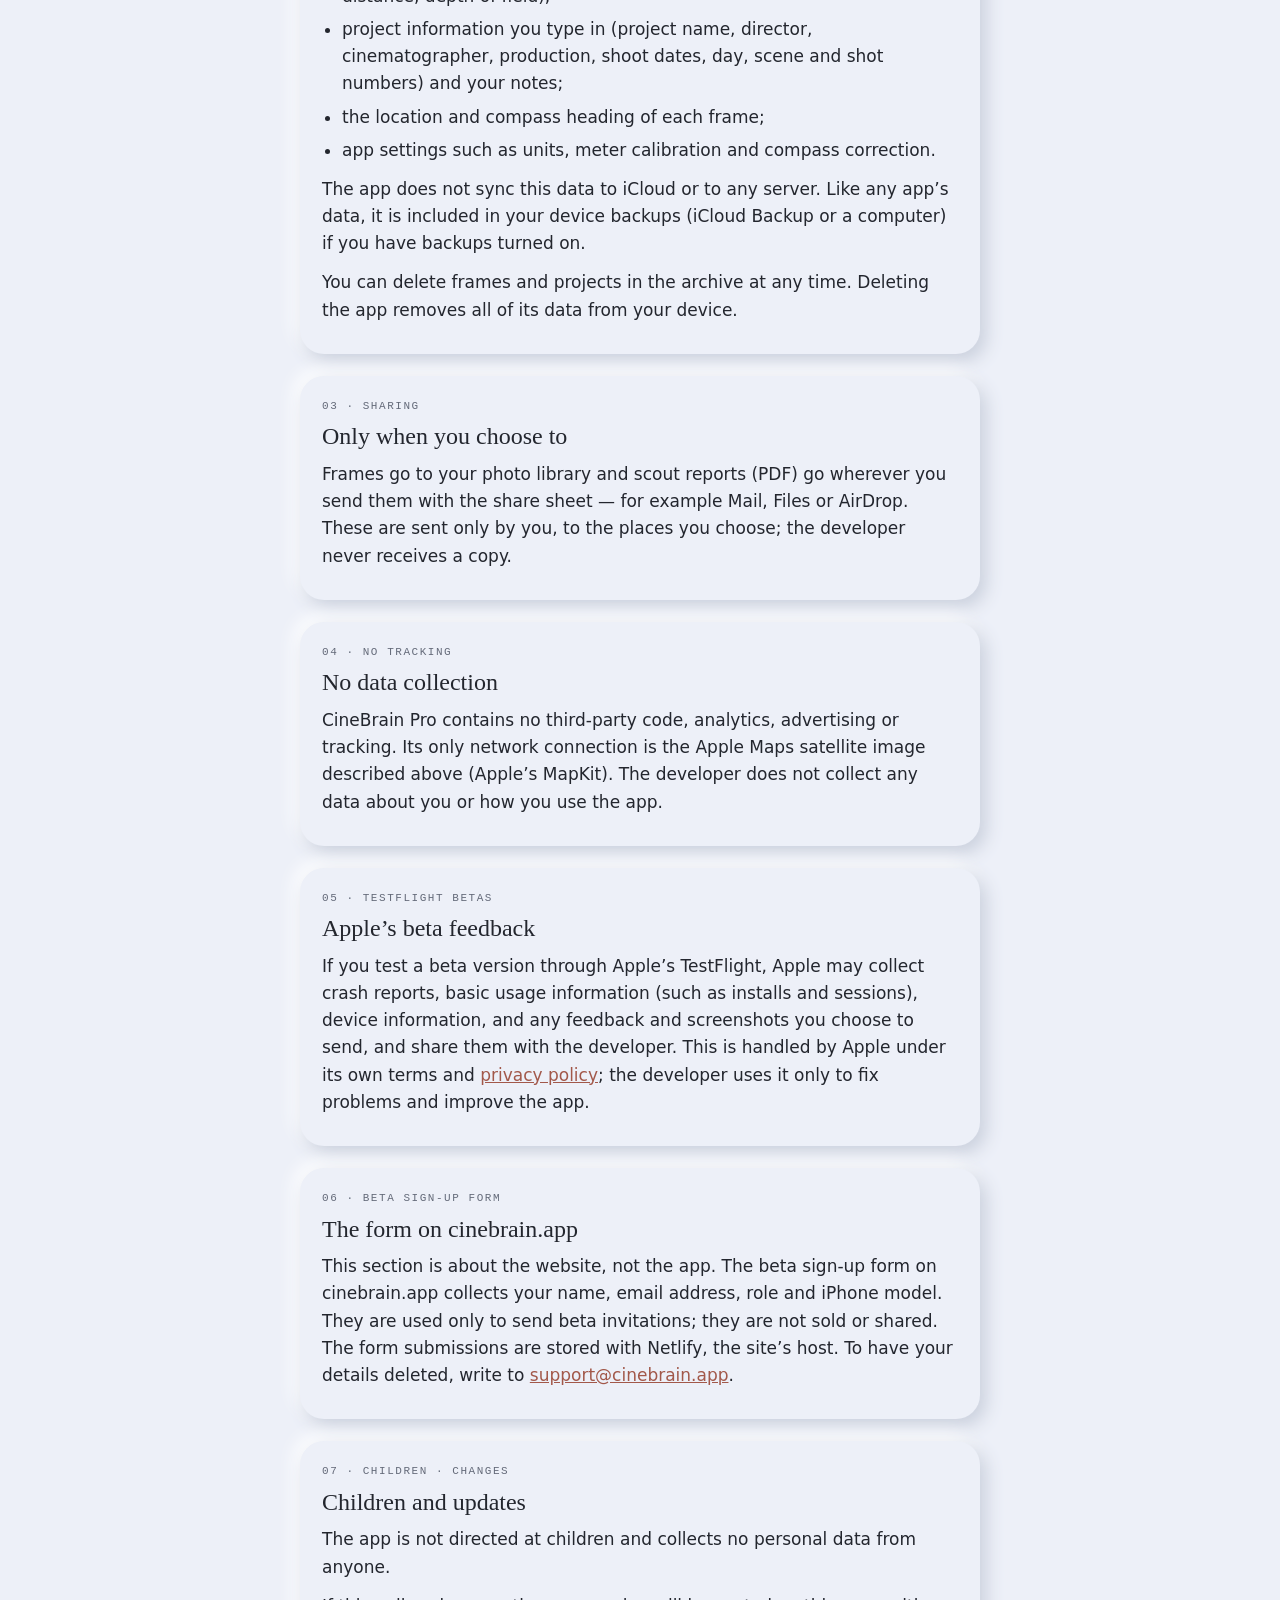
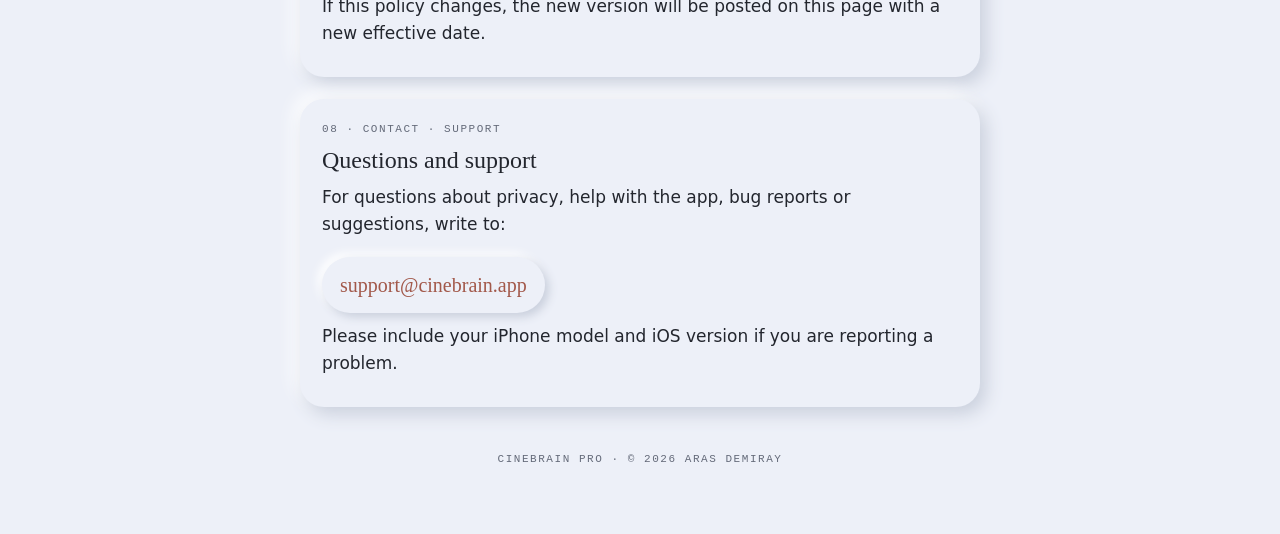
==== commit 2fdef3ec: "Gizlilik: uydu haritası için koordinatlar Apple Haritalar'a gider (tek ağ bağlantısı), yürürlük 16 E" ====
--- a/index.html
+++ b/index.html
@@ -24,7 +24,7 @@
   </header>
 
   <h1>Privacy Policy</h1>
-  <p class="lede">Effective 15 October 2026 (updated)</p>
+  <p class="lede">Effective 16 October 2026 (updated)</p>
 
   <section class="card summary">
     <span class="mono">In short</span>
@@ -43,7 +43,7 @@
       <li><strong>Camera</strong> — for the viewfinder: the live preview, framing lines, exposure and white-balance readings, color spot readings, and the frames you choose to save. Camera images are processed on your device; only frames you save are kept.</li>
       <li><strong>LiDAR / depth</strong> (iPhones with LiDAR or two rear cameras) — only when you tap “Measure distance” or “Estimate distance”: a single depth reading of the center of the frame becomes the focus distance. Depth data is not stored.</li>
       <li><strong>Microphone and speech recognition</strong> — only while you hold the microphone button of a frame’s note, to turn what you say into text. Speech recognition runs entirely on your iPhone (on-device only); if your iPhone cannot recognize the app’s language on the device, the button is not shown. The sound is not recorded or stored, and neither the sound nor the text is sent to the developer, to Apple or to anyone else. Only the resulting text is kept, as part of the frame’s note.</li>
-      <li><strong>Location</strong> (while using the app) — to work out the sun’s position and the light times for a frame. The coordinates are saved with your frames on your device. Location is optional; the app works without it.</li>
+      <li><strong>Location</strong> (while using the app) — to work out the sun’s position and the light times for a frame. The coordinates are saved with your frames on your device. When a frame has a location and the device is online, the app asks Apple Maps (MapKit) for a satellite image of about 150 m around it; for this the frame’s coordinates are sent to Apple, and <a href="https://www.apple.com/legal/privacy/">Apple’s Privacy Policy</a> applies. The image is saved with the frame on your device. Location is optional; the app works without it, and without location no map is requested.</li>
       <li><strong>Compass and motion sensors</strong> — to point the sun marker in the viewfinder. The compass heading is saved with your frames; motion data is not stored. These sensors need no permission.</li>
       <li><strong>Photos (add only)</strong> — to save frames to your photo library when you take them. The app asks only for permission to add photos and cannot see your library: we do not access the photos in your library, we only add frames. Frames are added to your library without an album. Frames saved by the app contain no location information.</li>
     </ul>
@@ -72,7 +72,7 @@
   <section class="card">
     <span class="mono">04 · No tracking</span>
     <h2>No data collection</h2>
-    <p>CineBrain Pro contains no third-party code, analytics, advertising or tracking, and it makes no network connections. The developer does not collect any data about you or how you use the app.</p>
+    <p>CineBrain Pro contains no third-party code, analytics, advertising or tracking. Its only network connection is the Apple Maps satellite image described above (Apple’s MapKit). The developer does not collect any data about you or how you use the app.</p>
   </section>
 
   <section class="card">
--- a/assets/style.css
+++ b/assets/style.css
@@ -85,6 +85,7 @@
 figure.pair img { max-width: 240px; }
 figcaption { margin-top: 10px; }
 figure.pair figcaption { flex-basis: 100%; }
+figure.wide img { max-width: 620px; border-radius: 18px; }
 .notes {
   border: 1.5px dashed var(--shade); border-radius: 18px; padding: 14px 18px; min-height: 120px; margin: 4px 0 8px;
   background: transparent;
@@ -108,6 +109,7 @@
   figure { break-inside: avoid; }
   figure img { max-width: 210px; box-shadow: none; border: 1px solid #D6DAE3; }
   figure.pair img { max-width: 180px; }
+  figure.wide img { max-width: 440px; }
   .notes { min-height: 140px; break-inside: avoid; }
   a { color: var(--ink); text-decoration: none; }
 }
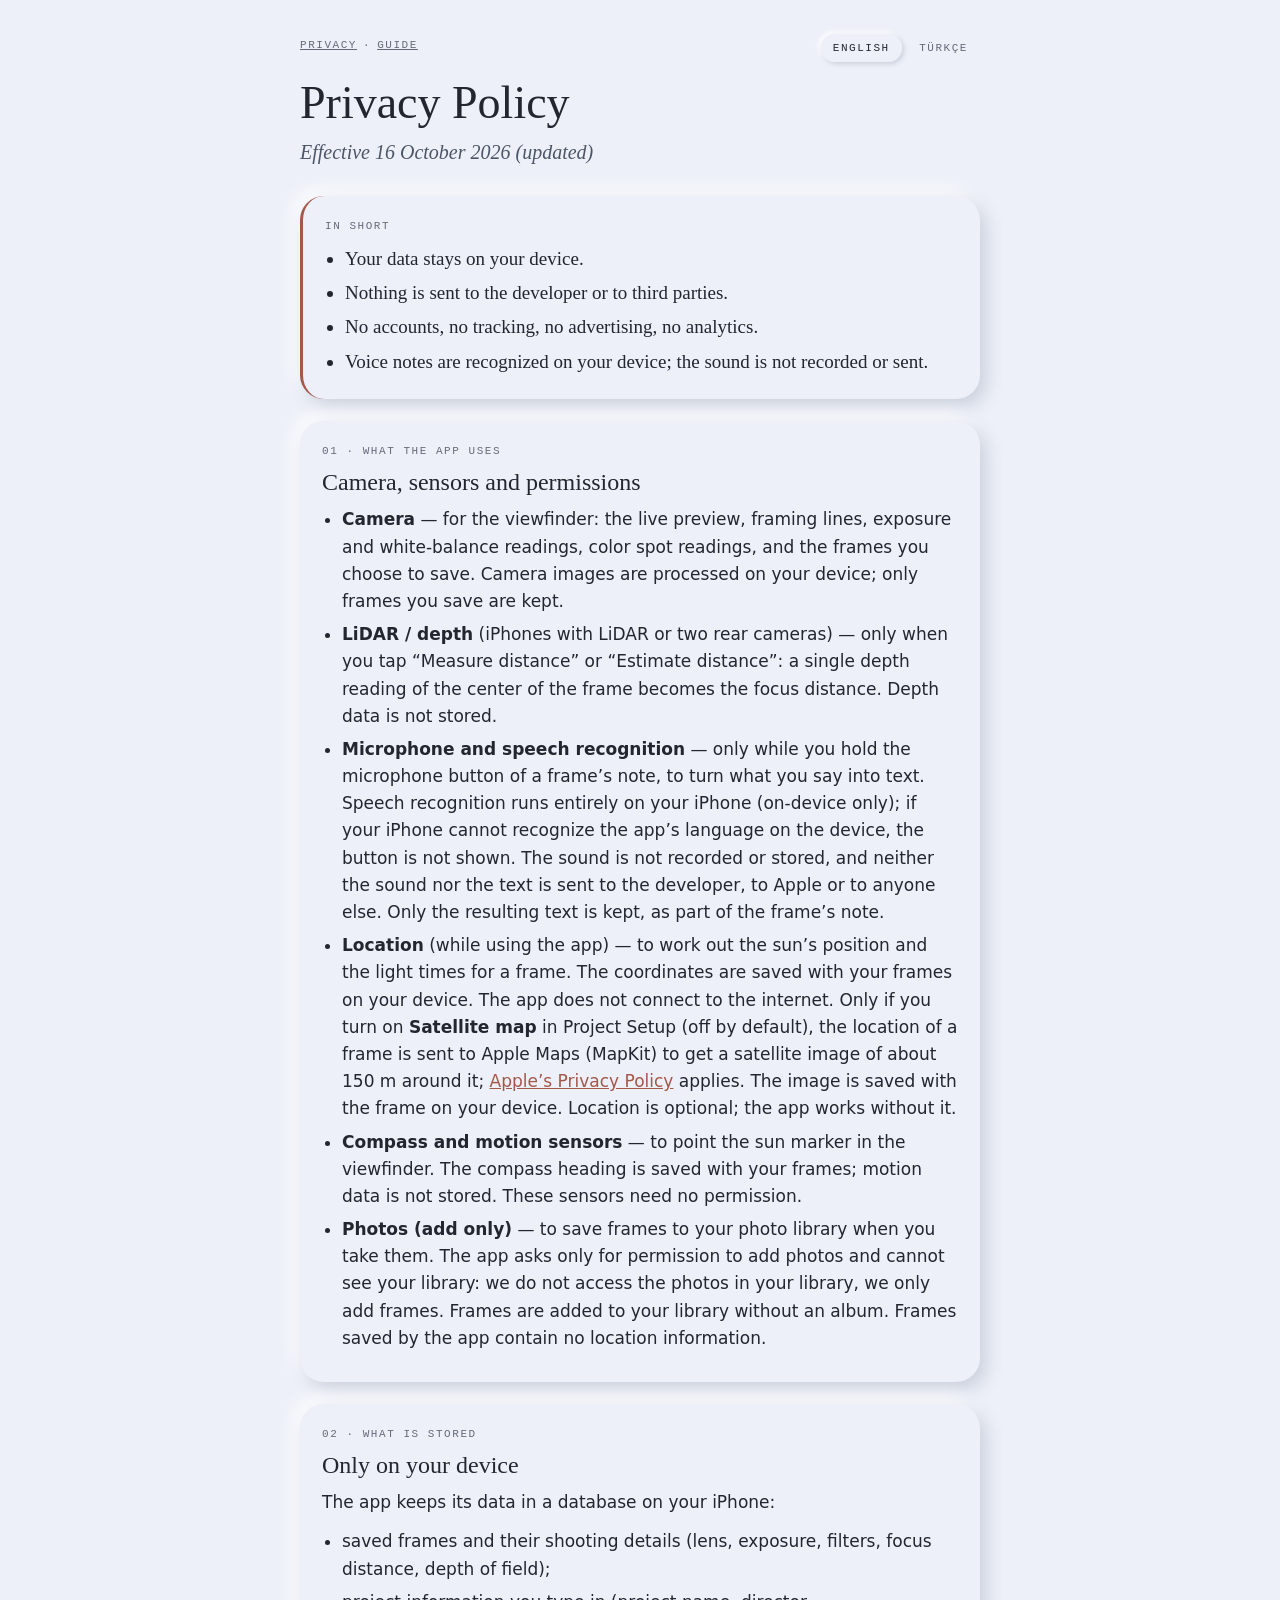
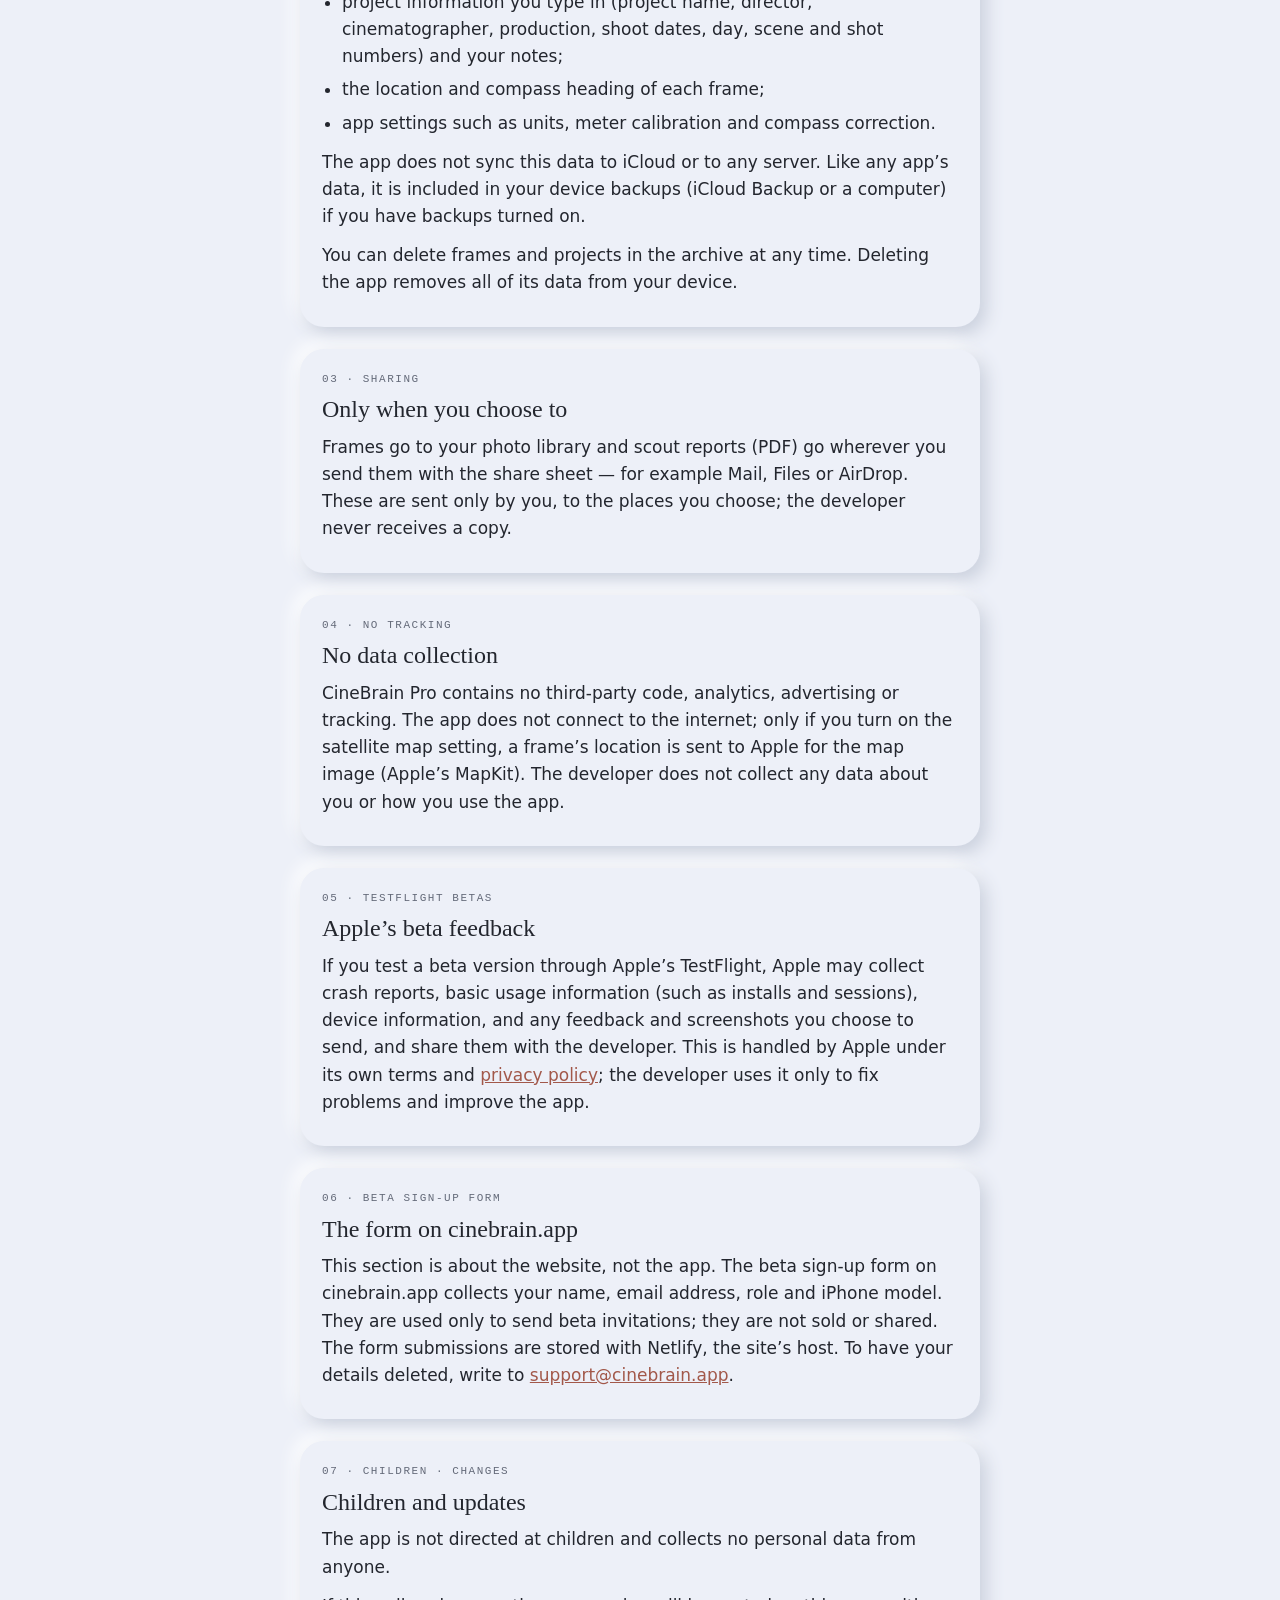
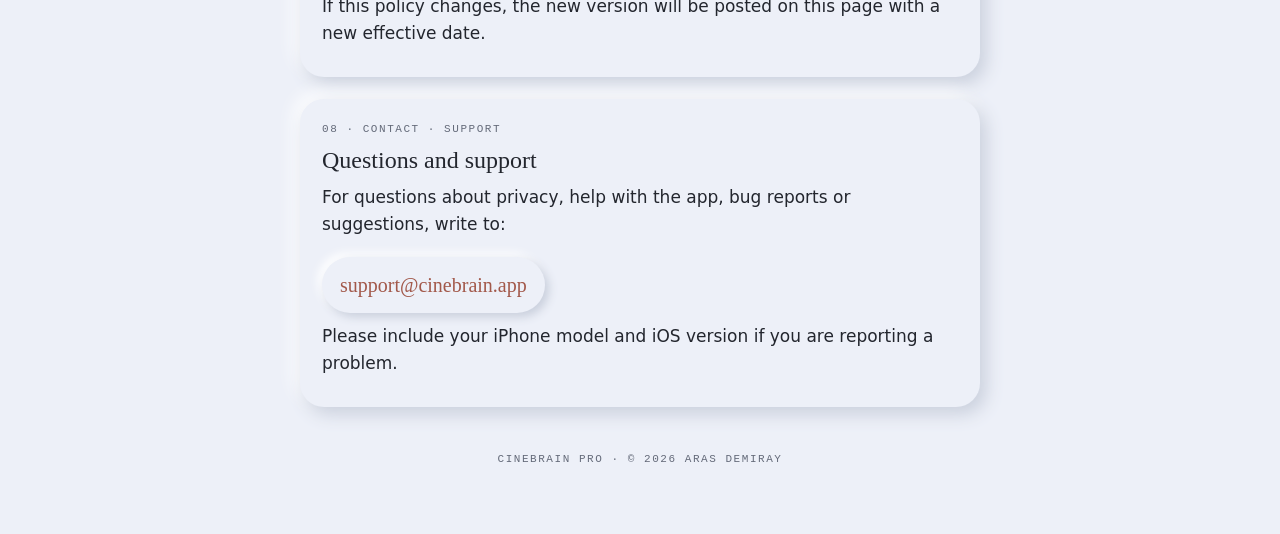
==== commit 6b8051f9: "Gizlilik ve SSS: uygulama internete bağlanmaz, yalnızca uydu haritası ayarı açıksa konum Apple'a gid" ====
--- a/index.html
+++ b/index.html
@@ -43,7 +43,7 @@
       <li><strong>Camera</strong> — for the viewfinder: the live preview, framing lines, exposure and white-balance readings, color spot readings, and the frames you choose to save. Camera images are processed on your device; only frames you save are kept.</li>
       <li><strong>LiDAR / depth</strong> (iPhones with LiDAR or two rear cameras) — only when you tap “Measure distance” or “Estimate distance”: a single depth reading of the center of the frame becomes the focus distance. Depth data is not stored.</li>
       <li><strong>Microphone and speech recognition</strong> — only while you hold the microphone button of a frame’s note, to turn what you say into text. Speech recognition runs entirely on your iPhone (on-device only); if your iPhone cannot recognize the app’s language on the device, the button is not shown. The sound is not recorded or stored, and neither the sound nor the text is sent to the developer, to Apple or to anyone else. Only the resulting text is kept, as part of the frame’s note.</li>
-      <li><strong>Location</strong> (while using the app) — to work out the sun’s position and the light times for a frame. The coordinates are saved with your frames on your device. When a frame has a location and the device is online, the app asks Apple Maps (MapKit) for a satellite image of about 150 m around it; for this the frame’s coordinates are sent to Apple, and <a href="https://www.apple.com/legal/privacy/">Apple’s Privacy Policy</a> applies. The image is saved with the frame on your device. Location is optional; the app works without it, and without location no map is requested.</li>
+      <li><strong>Location</strong> (while using the app) — to work out the sun’s position and the light times for a frame. The coordinates are saved with your frames on your device. The app does not connect to the internet. Only if you turn on <strong>Satellite map</strong> in Project Setup (off by default), the location of a frame is sent to Apple Maps (MapKit) to get a satellite image of about 150 m around it; <a href="https://www.apple.com/legal/privacy/">Apple’s Privacy Policy</a> applies. The image is saved with the frame on your device. Location is optional; the app works without it.</li>
       <li><strong>Compass and motion sensors</strong> — to point the sun marker in the viewfinder. The compass heading is saved with your frames; motion data is not stored. These sensors need no permission.</li>
       <li><strong>Photos (add only)</strong> — to save frames to your photo library when you take them. The app asks only for permission to add photos and cannot see your library: we do not access the photos in your library, we only add frames. Frames are added to your library without an album. Frames saved by the app contain no location information.</li>
     </ul>
@@ -72,7 +72,7 @@
   <section class="card">
     <span class="mono">04 · No tracking</span>
     <h2>No data collection</h2>
-    <p>CineBrain Pro contains no third-party code, analytics, advertising or tracking. Its only network connection is the Apple Maps satellite image described above (Apple’s MapKit). The developer does not collect any data about you or how you use the app.</p>
+    <p>CineBrain Pro contains no third-party code, analytics, advertising or tracking. The app does not connect to the internet; only if you turn on the satellite map setting, a frame’s location is sent to Apple for the map image (Apple’s MapKit). The developer does not collect any data about you or how you use the app.</p>
   </section>
 
   <section class="card">
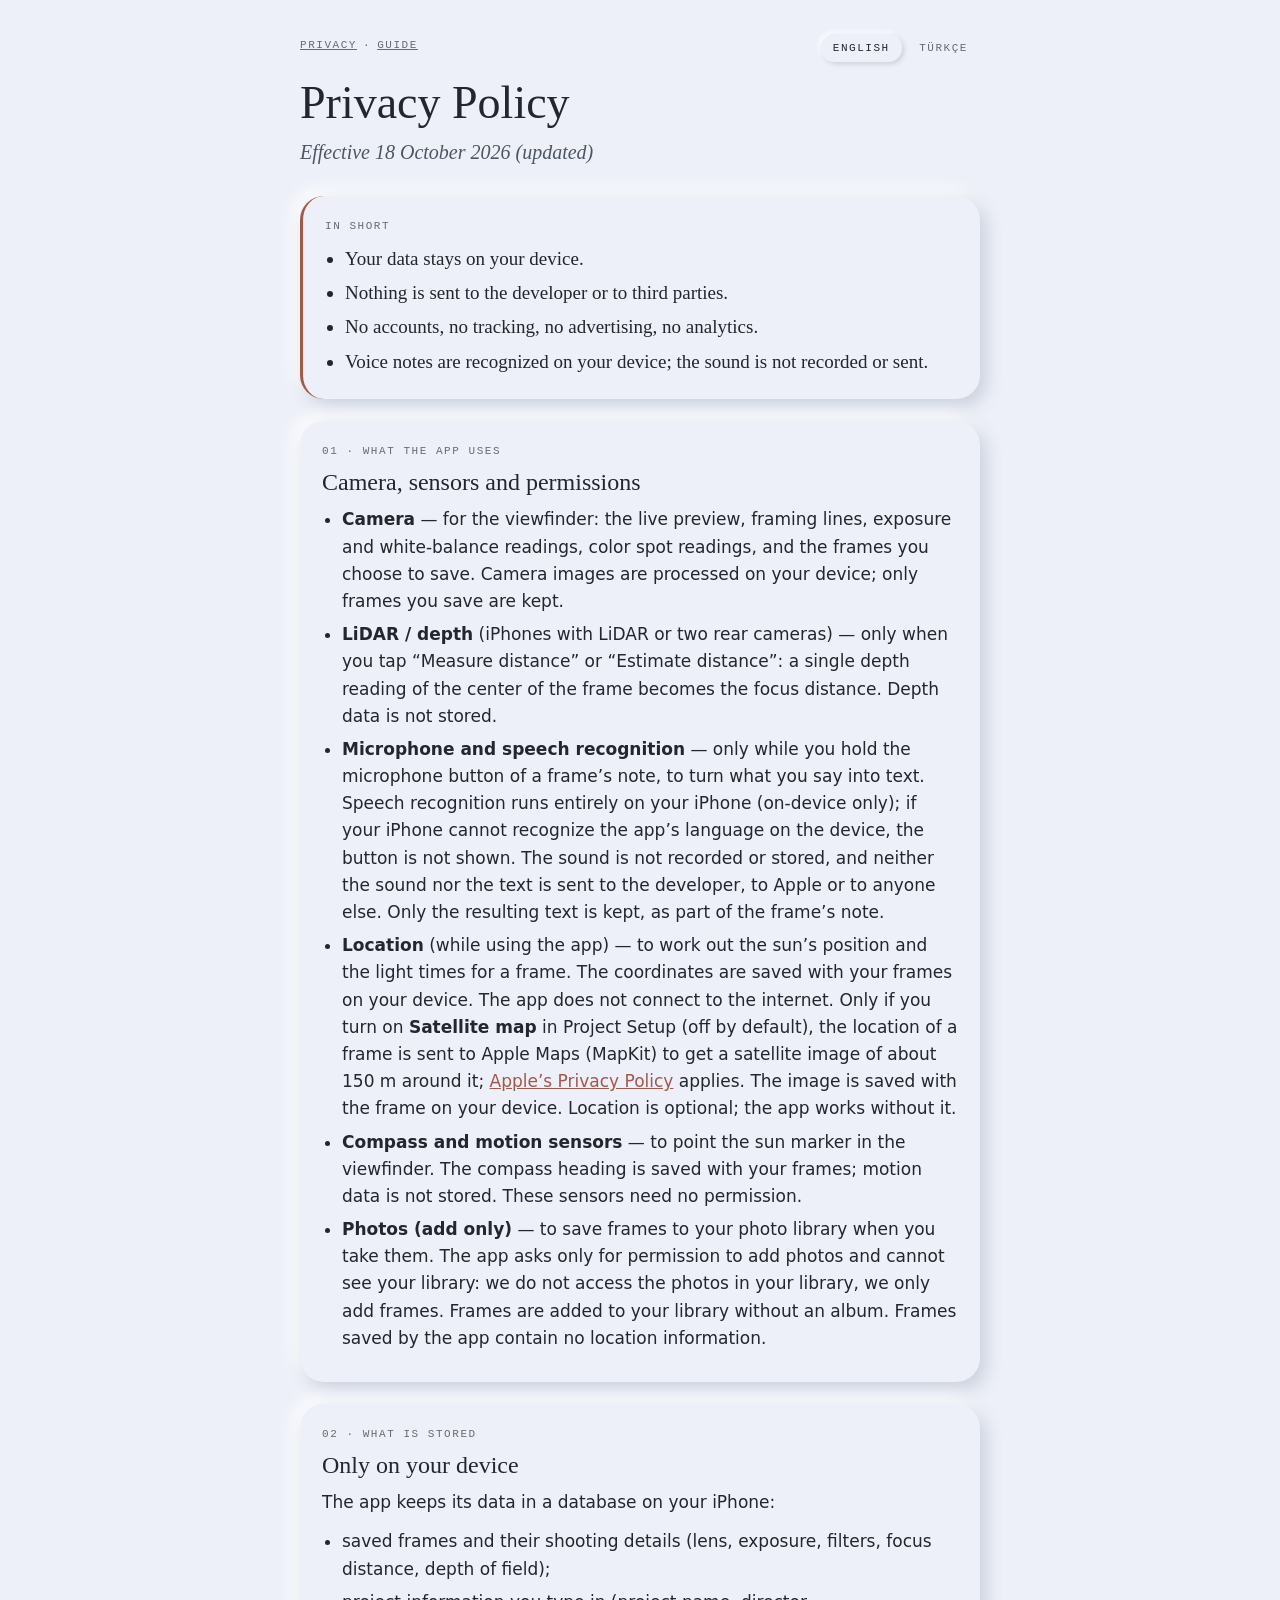
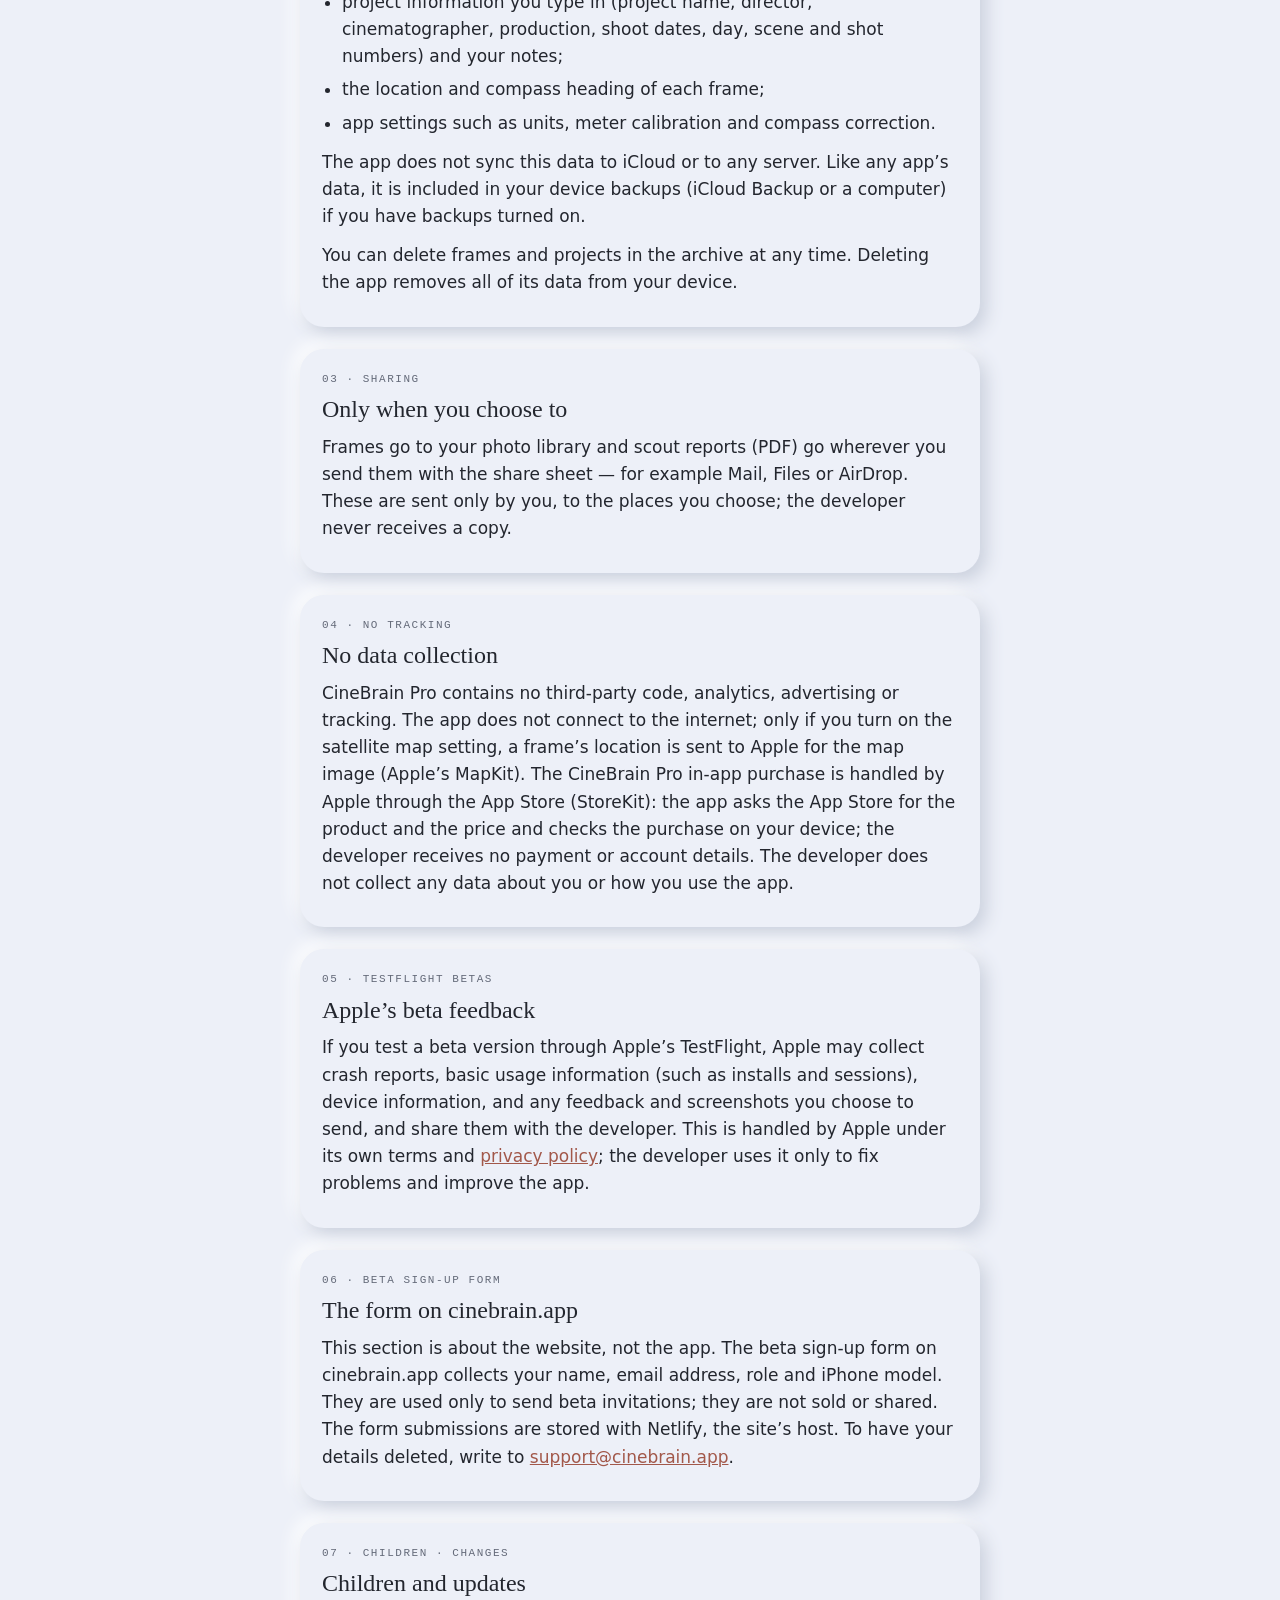
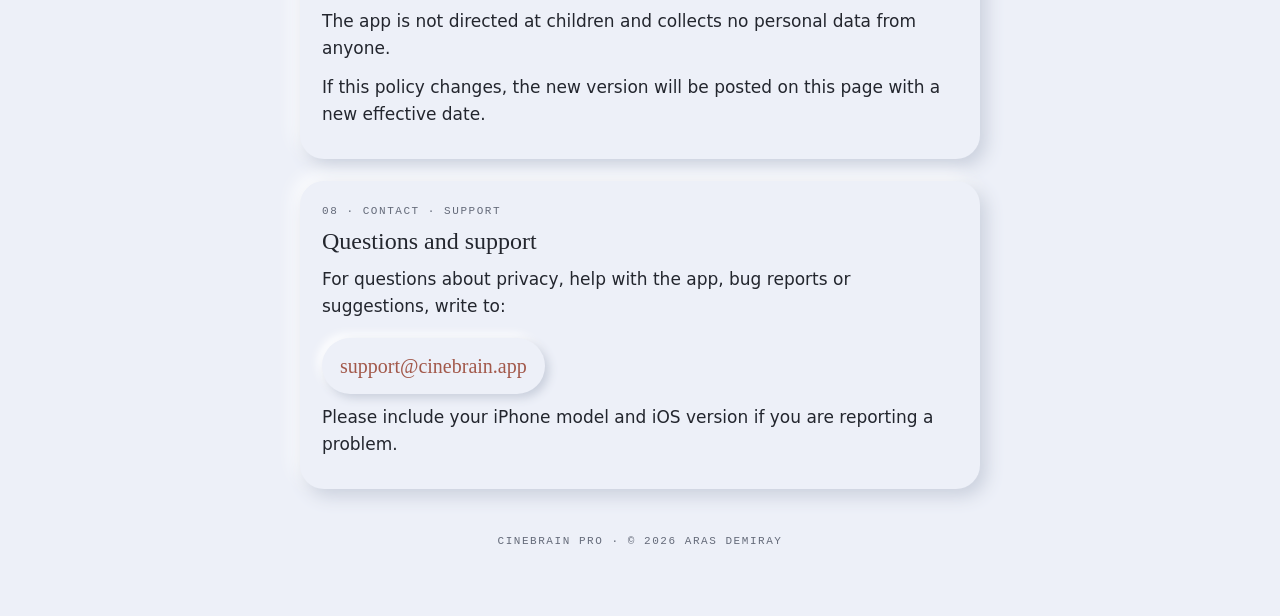
==== commit ea25de7d: "Ücretsiz ve Pro, ipuçları (EN/TR kılavuz), Proje Kurulumu › CineBrain Pro; gizlilik: App Store satın" ====
--- a/index.html
+++ b/index.html
@@ -24,7 +24,7 @@
   </header>
 
   <h1>Privacy Policy</h1>
-  <p class="lede">Effective 16 October 2026 (updated)</p>
+  <p class="lede">Effective 18 October 2026 (updated)</p>
 
   <section class="card summary">
     <span class="mono">In short</span>
@@ -72,7 +72,7 @@
   <section class="card">
     <span class="mono">04 · No tracking</span>
     <h2>No data collection</h2>
-    <p>CineBrain Pro contains no third-party code, analytics, advertising or tracking. The app does not connect to the internet; only if you turn on the satellite map setting, a frame’s location is sent to Apple for the map image (Apple’s MapKit). The developer does not collect any data about you or how you use the app.</p>
+    <p>CineBrain Pro contains no third-party code, analytics, advertising or tracking. The app does not connect to the internet; only if you turn on the satellite map setting, a frame’s location is sent to Apple for the map image (Apple’s MapKit). The CineBrain Pro in-app purchase is handled by Apple through the App Store (StoreKit): the app asks the App Store for the product and the price and checks the purchase on your device; the developer receives no payment or account details. The developer does not collect any data about you or how you use the app.</p>
   </section>
 
   <section class="card">
